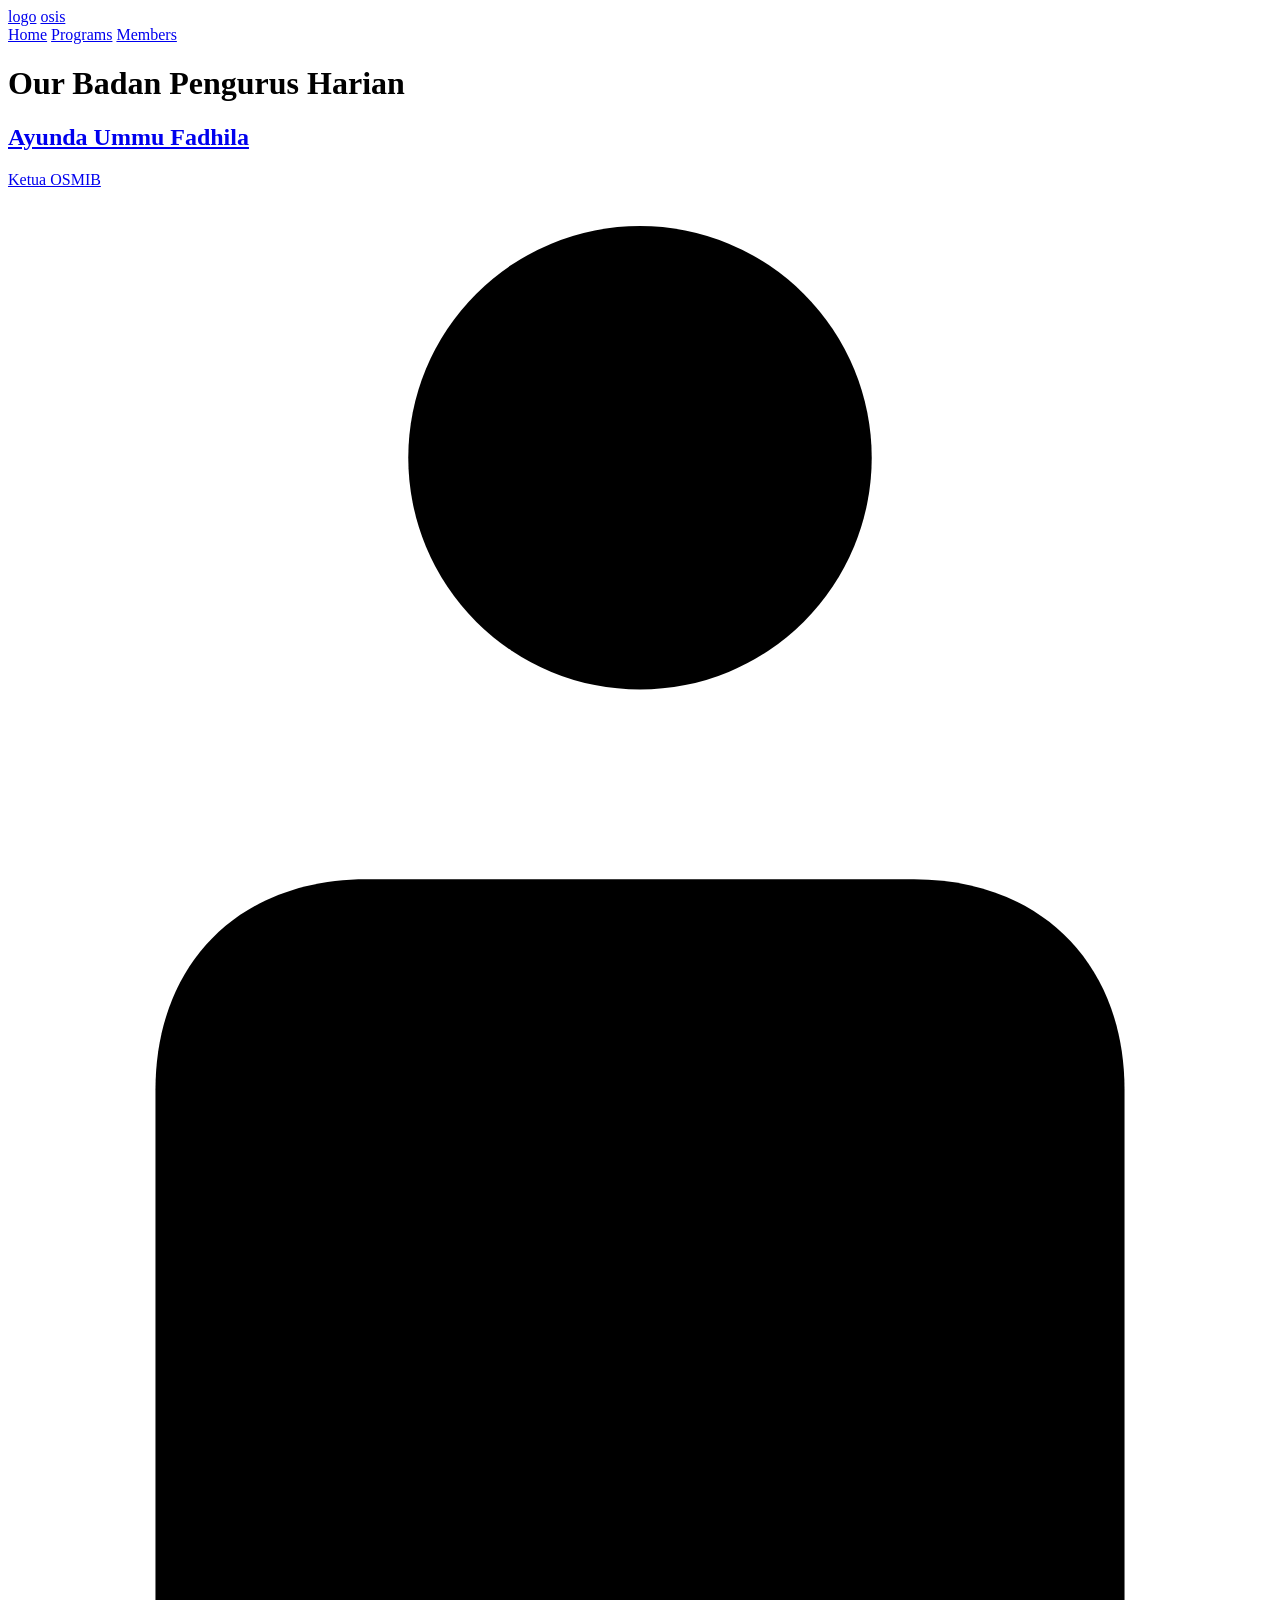
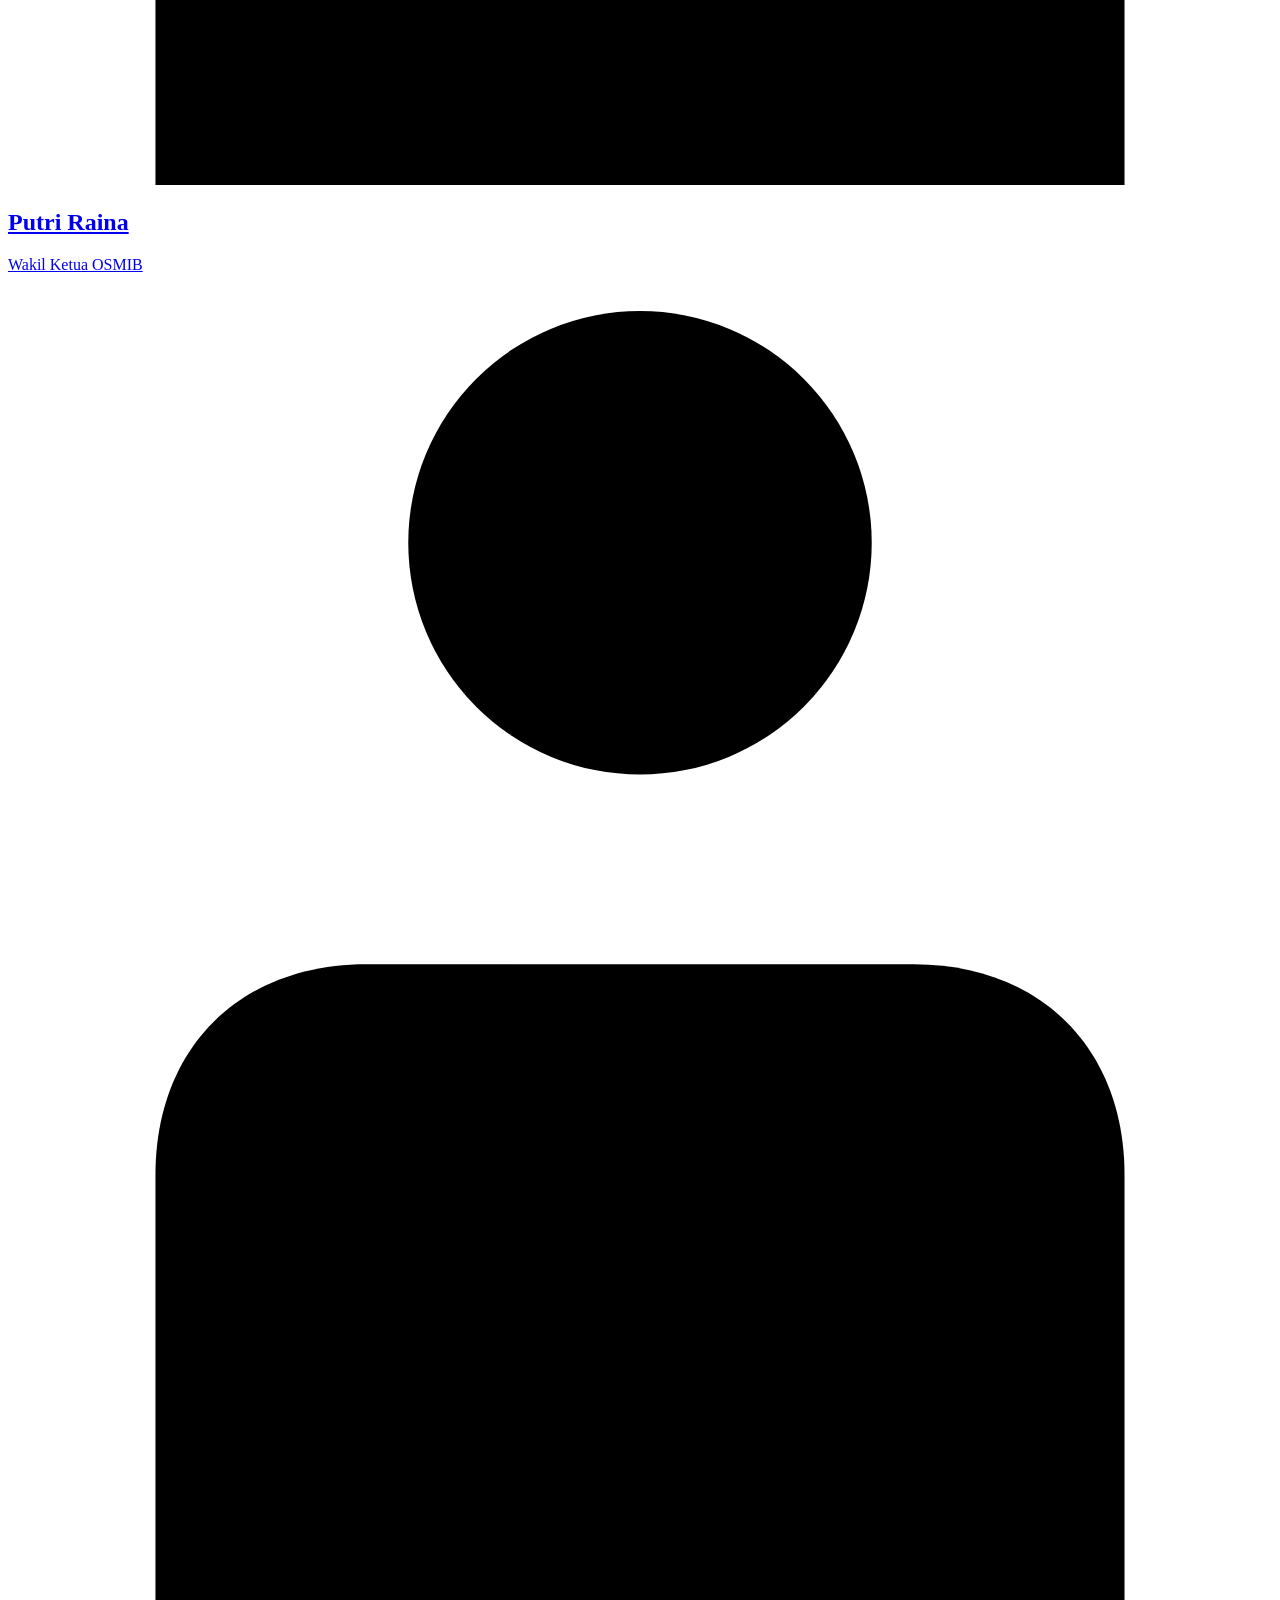
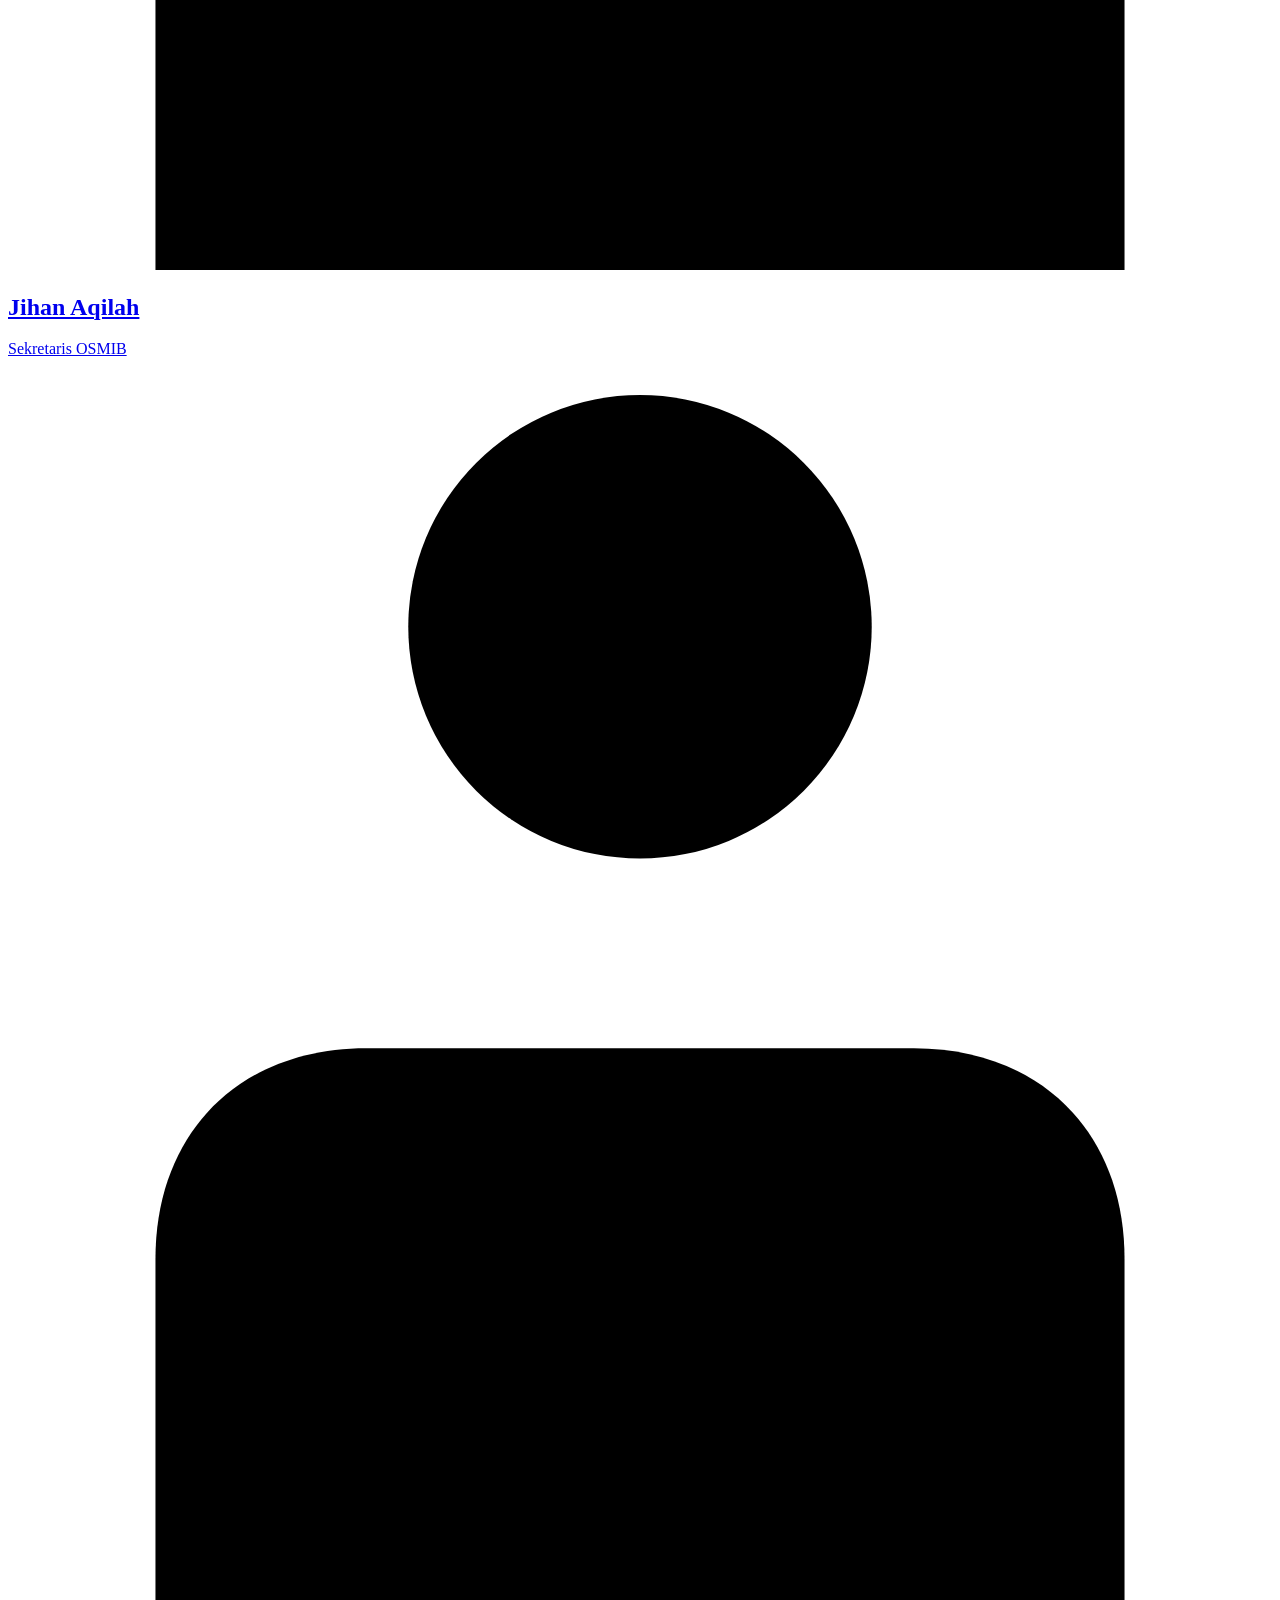
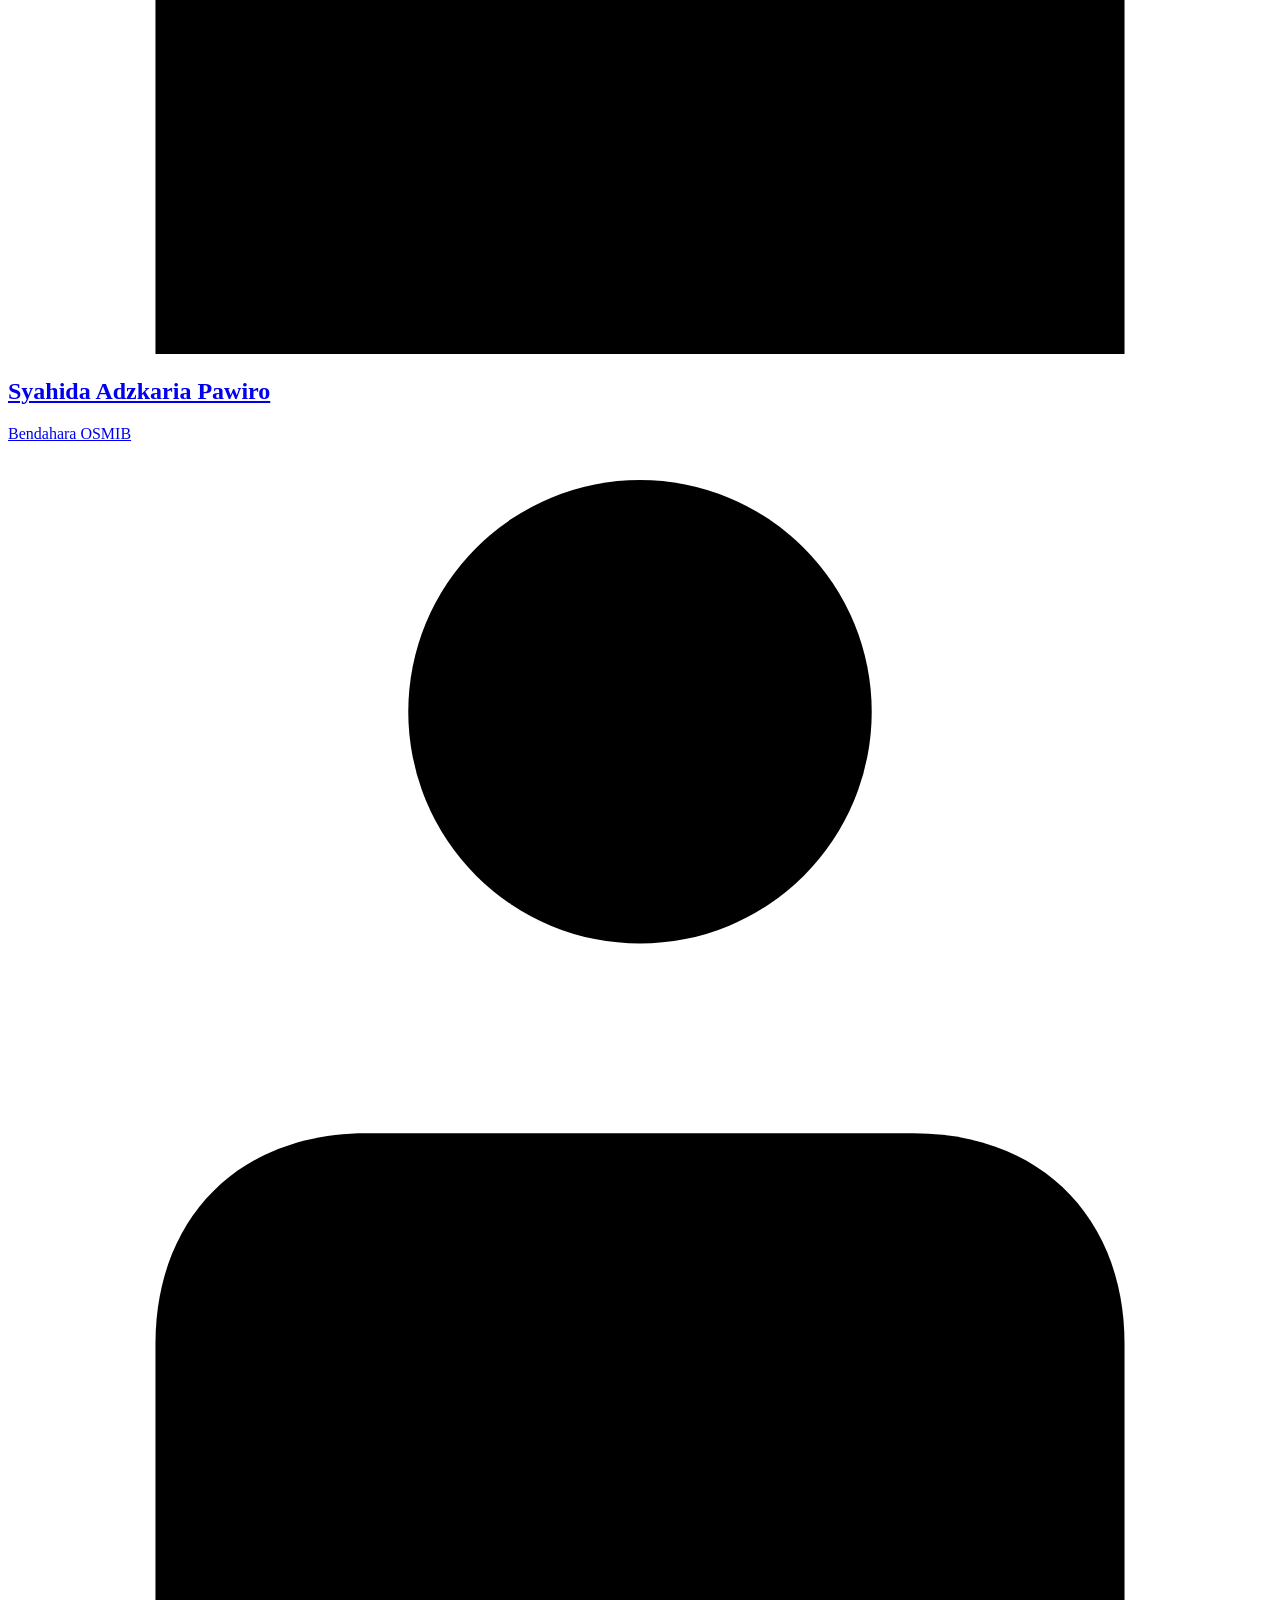
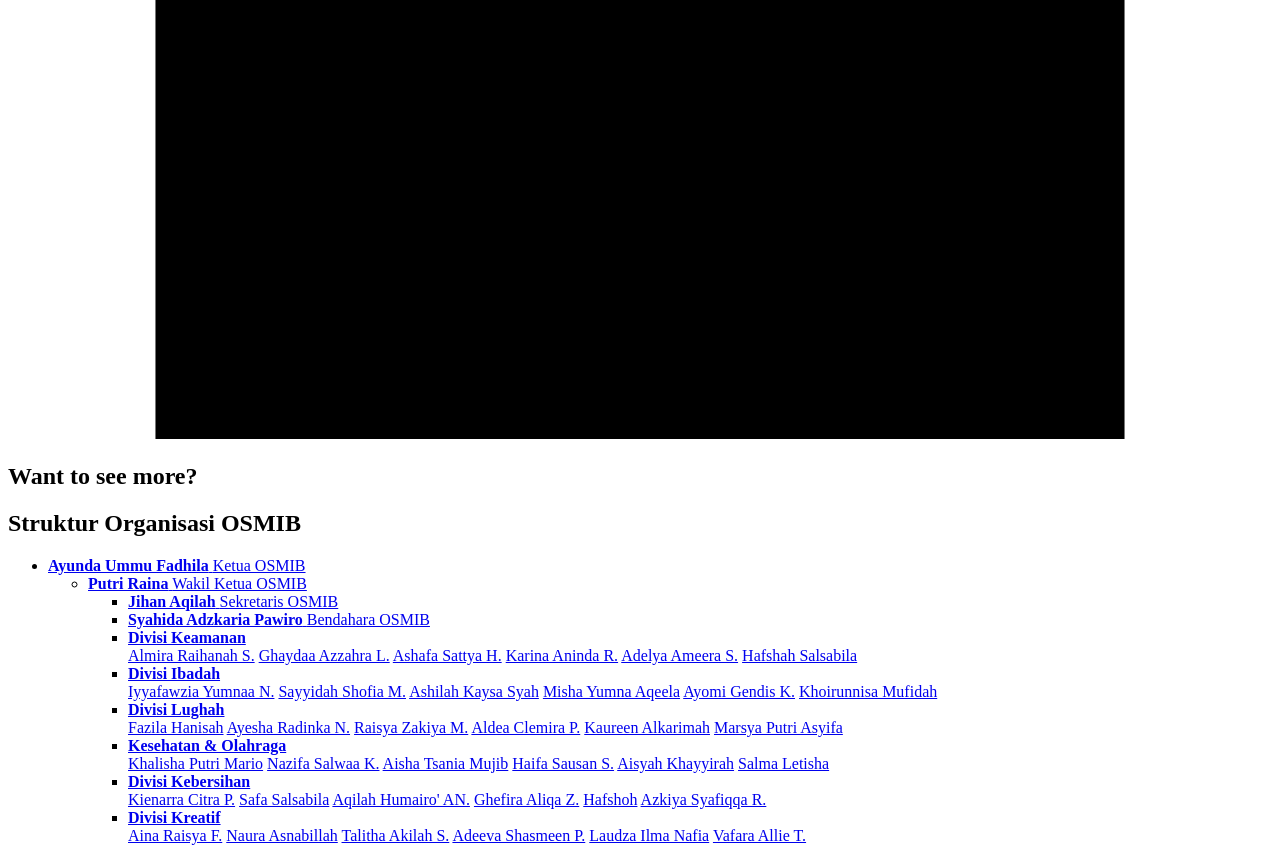
==== index.html @ dc16b445 "Create index.html for Members OSIS webpage This HTML file contains the structure for the Members OSI" ====
<!DOCTYPE html>
<html lang="id">
<head>
  <meta charset="UTF-8">
  <meta name="viewport" content="width=device-width, initial-scale=1.0">
  <title>Members OSIS</title>
  <link rel="preconnect" href="https://fonts.googleapis.com">
  <link rel="preconnect" href="https://fonts.gstatic.com" crossorigin>
  <link href="https://fonts.googleapis.com/css2?family=Fraunces:opsz,wght@9..144,600;9..144,700&family=Plus+Jakarta+Sans:wght@500;700&display=swap" rel="stylesheet">
  <link rel="stylesheet" href="members.css">
</head>
<body>
  <div class="page">

    <!-- ===== NAVBAR ===== -->
    <header class="navbar">
      <div class="nav-left">
        <a href="#" class="pill pill--logo">logo</a>
        <a href="#" class="pill pill--osis">osis</a>
      </div>

      <nav class="nav-links">
        <a href="#">Home</a>
        <a href="#">Programs</a>
        <a href="#" class="active" aria-current="page">Members</a>
      </nav>

      <div class="nav-spacer" aria-hidden="true"></div>
    </header>

    <!-- ===== MEMBER CARDS ===== -->
    <main class="members">
      <h1>Our Badan Pengurus Harian</h1>

      <a class="member-card" href="ayundaauf.html">
        <div class="member-info">
          <h2>Ayunda Ummu Fadhila</h2>
          <p>Ketua OSMIB</p>
        </div>
        <!-- Replace this SVG with <img src="foto.png" alt="Nama"> when you have the photo -->
        <svg class="member-figure" viewBox="0 0 120 150" role="img" aria-label="Foto anggota">
          <circle cx="60" cy="24" r="22"/>
          <path d="M14 150V84c0-12 8-20 20-20h52c12 0 20 8 20 20v66z"/>
        </svg>
      </a>

      <a class="member-card" href="rainapr.html">
        <div class="member-info">
          <h2>Putri Raina</h2>
          <p>Wakil Ketua OSMIB</p>
        </div>
        <svg class="member-figure" viewBox="0 0 120 150" role="img" aria-label="Foto anggota">
          <circle cx="60" cy="24" r="22"/>
          <path d="M14 150V84c0-12 8-20 20-20h52c12 0 20 8 20 20v66z"/>
        </svg>
      </a>

      <a class="member-card" href="jihanja.html">
        <div class="member-info">
          <h2>Jihan Aqilah</h2>
          <p>Sekretaris OSMIB</p>
        </div>
        <svg class="member-figure" viewBox="0 0 120 150" role="img" aria-label="Foto anggota">
          <circle cx="60" cy="24" r="22"/>
          <path d="M14 150V84c0-12 8-20 20-20h52c12 0 20 8 20 20v66z"/>
        </svg>
      </a>

      <a class="member-card" href="syahidasap.html">
        <div class="member-info">
          <h2>Syahida Adzkaria Pawiro</h2>
          <p>Bendahara OSMIB</p>
        </div>
        <svg class="member-figure" viewBox="0 0 120 150" role="img" aria-label="Foto anggota">
          <circle cx="60" cy="24" r="22"/>
          <path d="M14 150V84c0-12 8-20 20-20h52c12 0 20 8 20 20v66z"/>
        </svg>
      </a>
    </main>
  </div>

  <h2 class="see-more">Want to see more?</h2>

  <div>
    <div class="tree-container">
        <h2 class="tree-title">Struktur Organisasi OSMIB</h2>

        <div class="tree">
            <ul>
                <!-- LEVEL 1: KETUA -->
                <li>
                    <a href="ketua.html" class="card-node inti-gold">
                        <strong>Ayunda Ummu Fadhila</strong>
                        <span>Ketua OSMIB</span>
                    </a>

                    <!-- LEVEL 2: WAKIL KETUA -->
                    <ul>
                        <li>
                            <a href="wakil.html" class="card-node inti-gold">
                                <strong>Putri Raina</strong>
                                <span>Wakil Ketua OSMIB</span>
                            </a>

                            <!-- LEVEL 3: SEKRETARIS & BENDAHARA SEJAJAR -->
                            <ul class="staff">
                                <li>
                                    <a href="sekretaris.html" class="card-node inti-gold">
                                        <strong>Jihan Aqilah</strong>
                                        <span>Sekretaris OSMIB</span>
                                    </a>
                                </li>
                                <li>
                                    <a href="bendahara.html" class="card-node inti-gold">
                                        <strong>Syahida Adzkaria Pawiro</strong>
                                        <span>Bendahara OSMIB</span>
                                    </a>
                                </li>
                            </ul>

                            <!-- LEVEL 4: 6 DIVISI BESERTA 6 ANGGOTANYA -->
                            <ul class="divisi-row">
                                <!-- DIVISI 1: KEAMANAN -->
                                <li class="divisi-col">
                                    <a href="keamanan.html" class="card-node divisi-head">
                                        <strong>Divisi Keamanan</strong>
                                    </a>
                                    <div class="member-stack">
                                        <a href="#" class="card-node member">Almira Raihanah S.</a>
                                        <a href="#" class="card-node member">Ghaydaa Azzahra L.</a>
                                        <a href="#" class="card-node member">Ashafa Sattya H.</a>
                                        <a href="#" class="card-node member">Karina Aninda R.</a>
                                        <a href="#" class="card-node member">Adelya Ameera S.</a>
                                        <a href="#" class="card-node member">Hafshah Salsabila</a>
                                    </div>
                                </li>

                                <!-- DIVISI 2: IBADAH -->
                                <li class="divisi-col">
                                    <a href="ibadah.html" class="card-node divisi-head">
                                        <strong>Divisi Ibadah</strong>
                                    </a>
                                    <div class="member-stack">
                                        <a href="#" class="card-node member">Iyyafawzia Yumnaa N.</a>
                                        <a href="#" class="card-node member">Sayyidah Shofia M.</a>
                                        <a href="#" class="card-node member">Ashilah Kaysa Syah</a>
                                        <a href="#" class="card-node member">Misha Yumna Aqeela</a>
                                        <a href="#" class="card-node member">Ayomi Gendis K.</a>
                                        <a href="#" class="card-node member">Khoirunnisa Mufidah</a>
                                    </div>
                                </li>

                                <!-- DIVISI 3: LUGHAH -->
                                <li class="divisi-col">
                                    <a href="lughah.html" class="card-node divisi-head">
                                        <strong>Divisi Lughah</strong>
                                    </a>
                                    <div class="member-stack">
                                        <a href="#" class="card-node member">Fazila Hanisah</a>
                                        <a href="#" class="card-node member">Ayesha Radinka N.</a>
                                        <a href="#" class="card-node member">Raisya Zakiya M.</a>
                                        <a href="#" class="card-node member">Aldea Clemira P.</a>
                                        <a href="#" class="card-node member">Kaureen Alkarimah</a>
                                        <a href="#" class="card-node member">Marsya Putri Asyifa</a>
                                    </div>
                                </li>

                                <!-- DIVISI 4: KESEHATAN & OLAHRAGA -->
                                <li class="divisi-col">
                                    <a href="kesehatan.html" class="card-node divisi-head">
                                        <strong>Kesehatan &amp; Olahraga</strong>
                                    </a>
                                    <div class="member-stack">
                                        <a href="#" class="card-node member">Khalisha Putri Mario</a>
                                        <a href="#" class="card-node member">Nazifa Salwaa K.</a>
                                        <a href="#" class="card-node member">Aisha Tsania Mujib</a>
                                        <a href="#" class="card-node member">Haifa Sausan S.</a>
                                        <a href="#" class="card-node member">Aisyah Khayyirah</a>
                                        <a href="#" class="card-node member">Salma Letisha</a>
                                    </div>
                                </li>

                                <!-- DIVISI 5: KEBERSIHAN -->
                                <li class="divisi-col">
                                    <a href="kebersihan.html" class="card-node divisi-head">
                                        <strong>Divisi Kebersihan</strong>
                                    </a>
                                    <div class="member-stack">
                                        <a href="#" class="card-node member">Kienarra Citra P.</a>
                                        <a href="#" class="card-node member">Safa Salsabila</a>
                                        <a href="#" class="card-node member">Aqilah Humairo' AN.</a>
                                        <a href="#" class="card-node member">Ghefira Aliqa Z.</a>
                                        <a href="#" class="card-node member">Hafshoh</a>
                                        <a href="#" class="card-node member">Azkiya Syafiqqa R.</a>
                                    </div>
                                </li>

                                <!-- DIVISI 6: KREATIF -->
                                <li class="divisi-col">
                                    <a href="kreatif.html" class="card-node divisi-head">
                                        <strong>Divisi Kreatif</strong>
                                    </a>
                                    <div class="member-stack">
                                        <a href="#" class="card-node member">Aina Raisya F.</a>
                                        <a href="#" class="card-node member">Naura Asnabillah</a>
                                        <a href="#" class="card-node member">Talitha Akilah S.</a>
                                        <a href="#" class="card-node member">Adeeva Shasmeen P.</a>
                                        <a href="#" class="card-node member">Laudza Ilma Nafia</a>
                                        <a href="#" class="card-node member">Vafara Allie T.</a>
                                    </div>
                                </li>
                            </ul>
                        </li>
                    </ul>
                </li>
            </ul>
        </div>
    </div>
  </div>
</body>
</html>
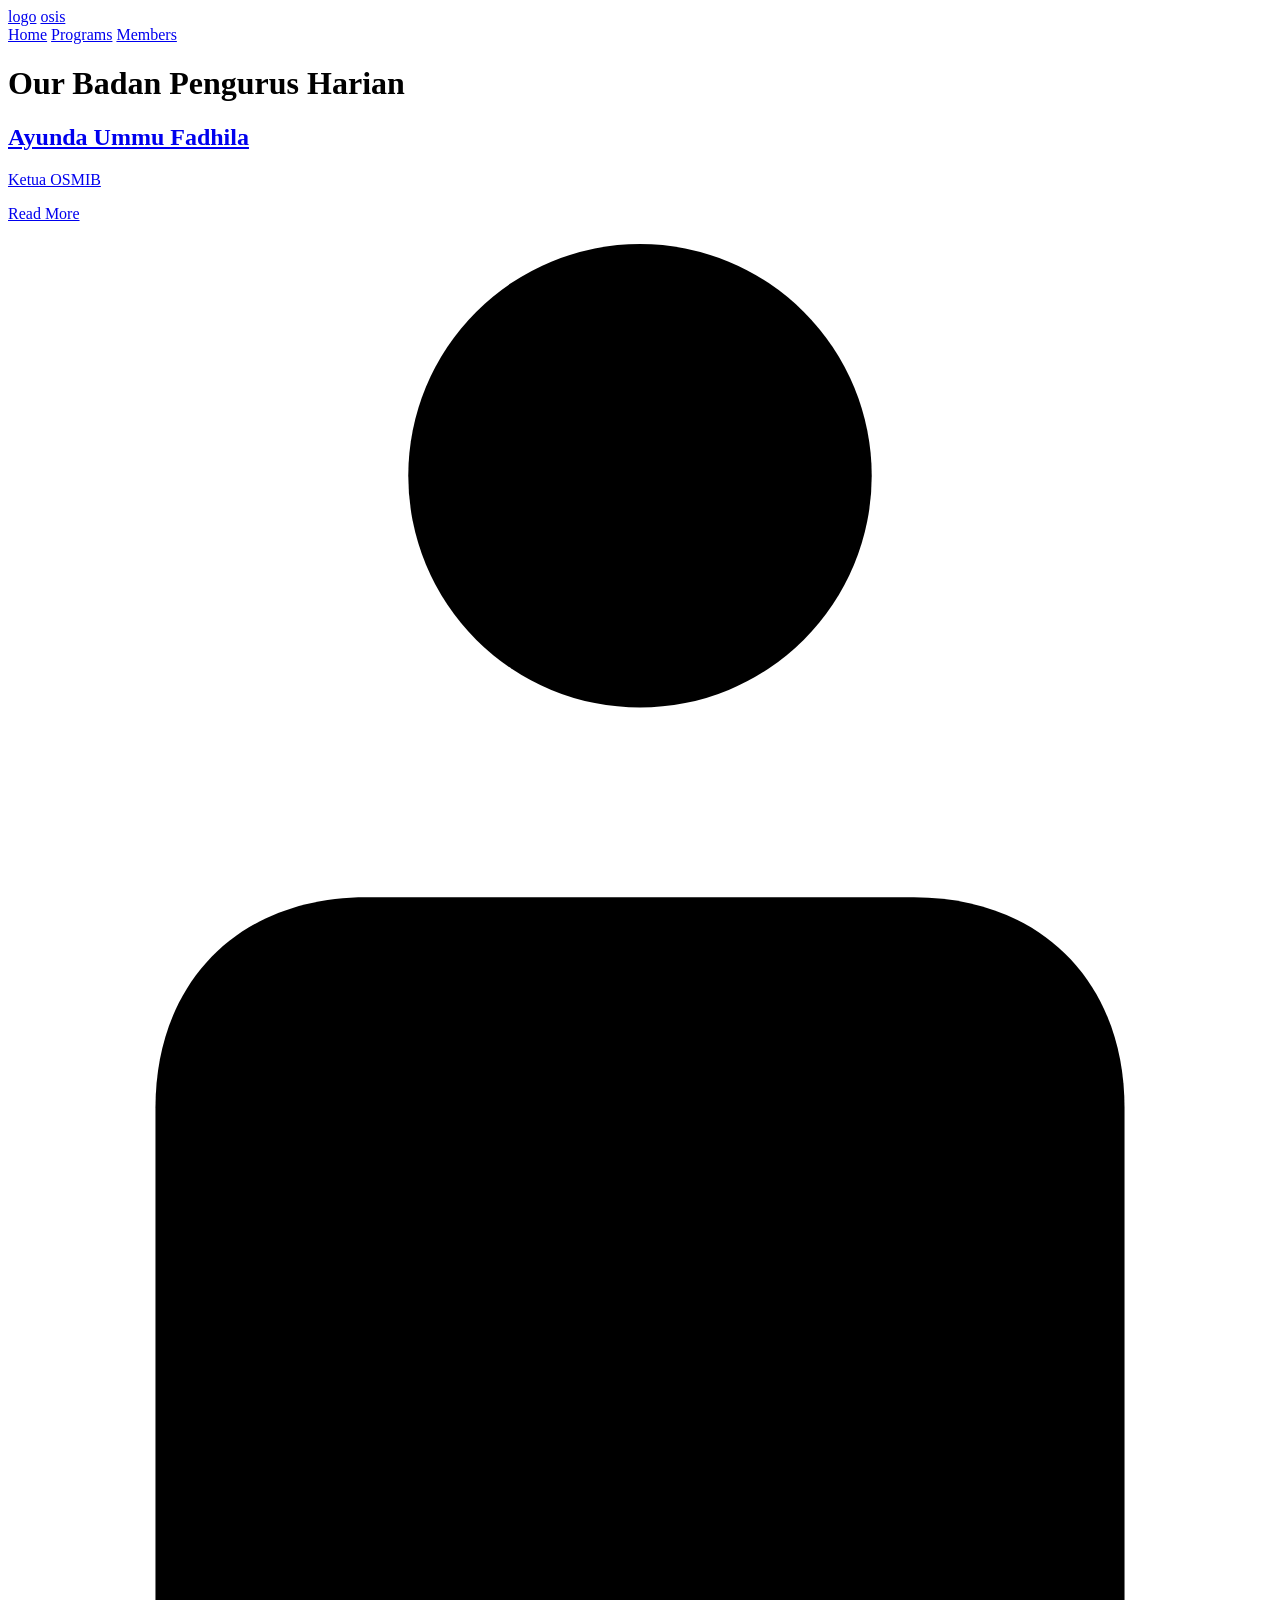
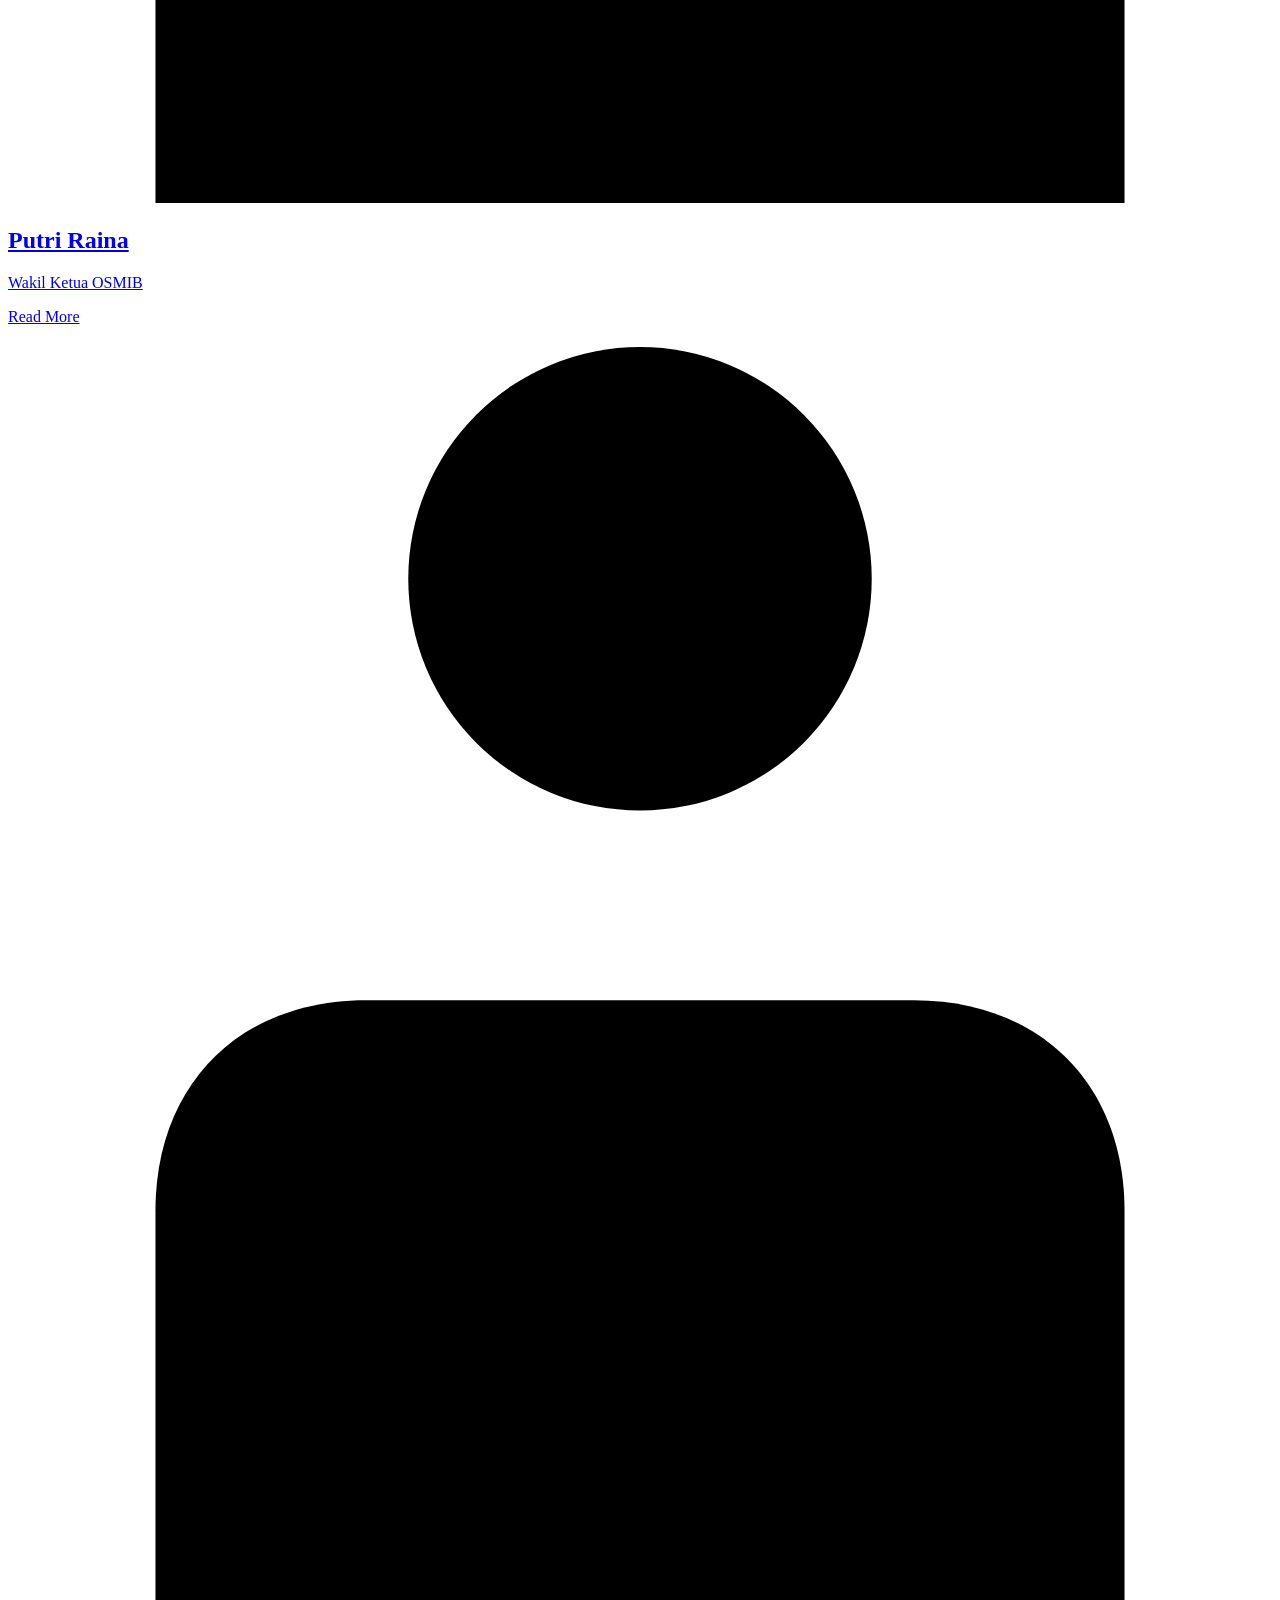
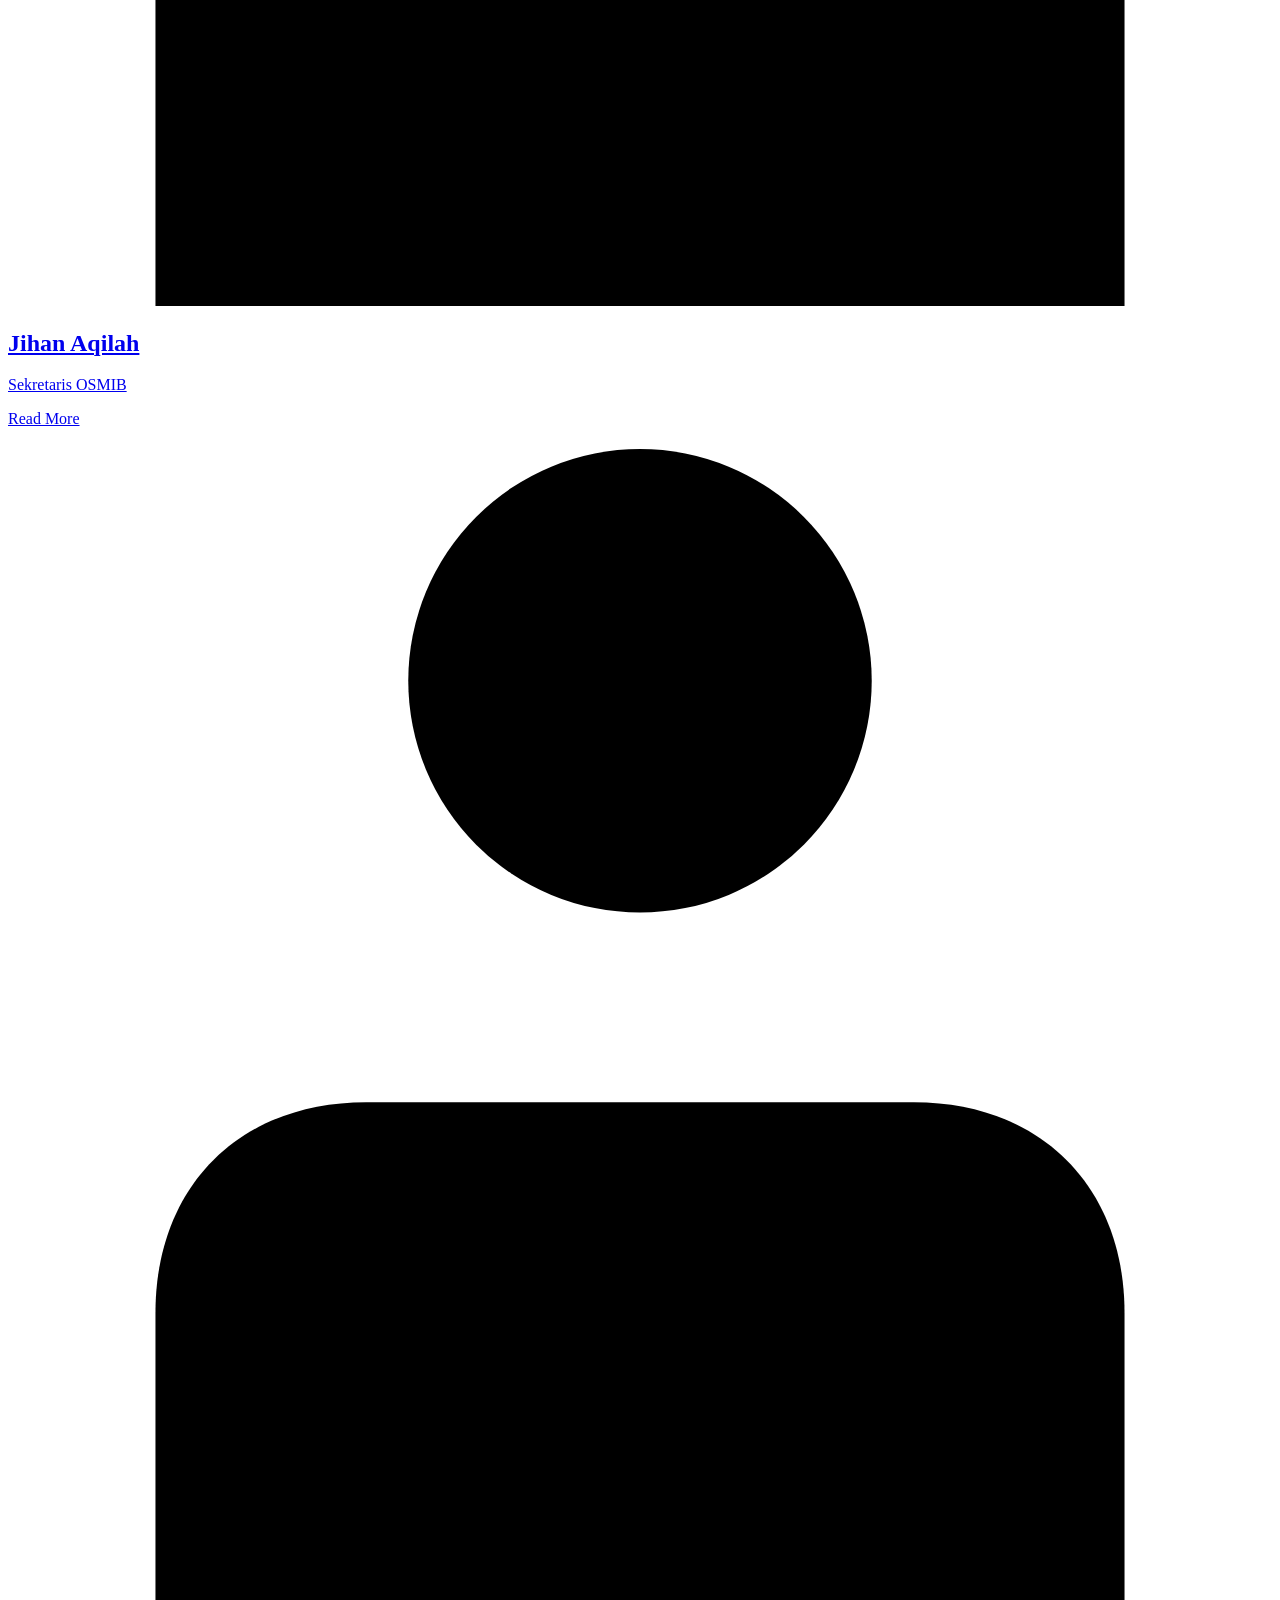
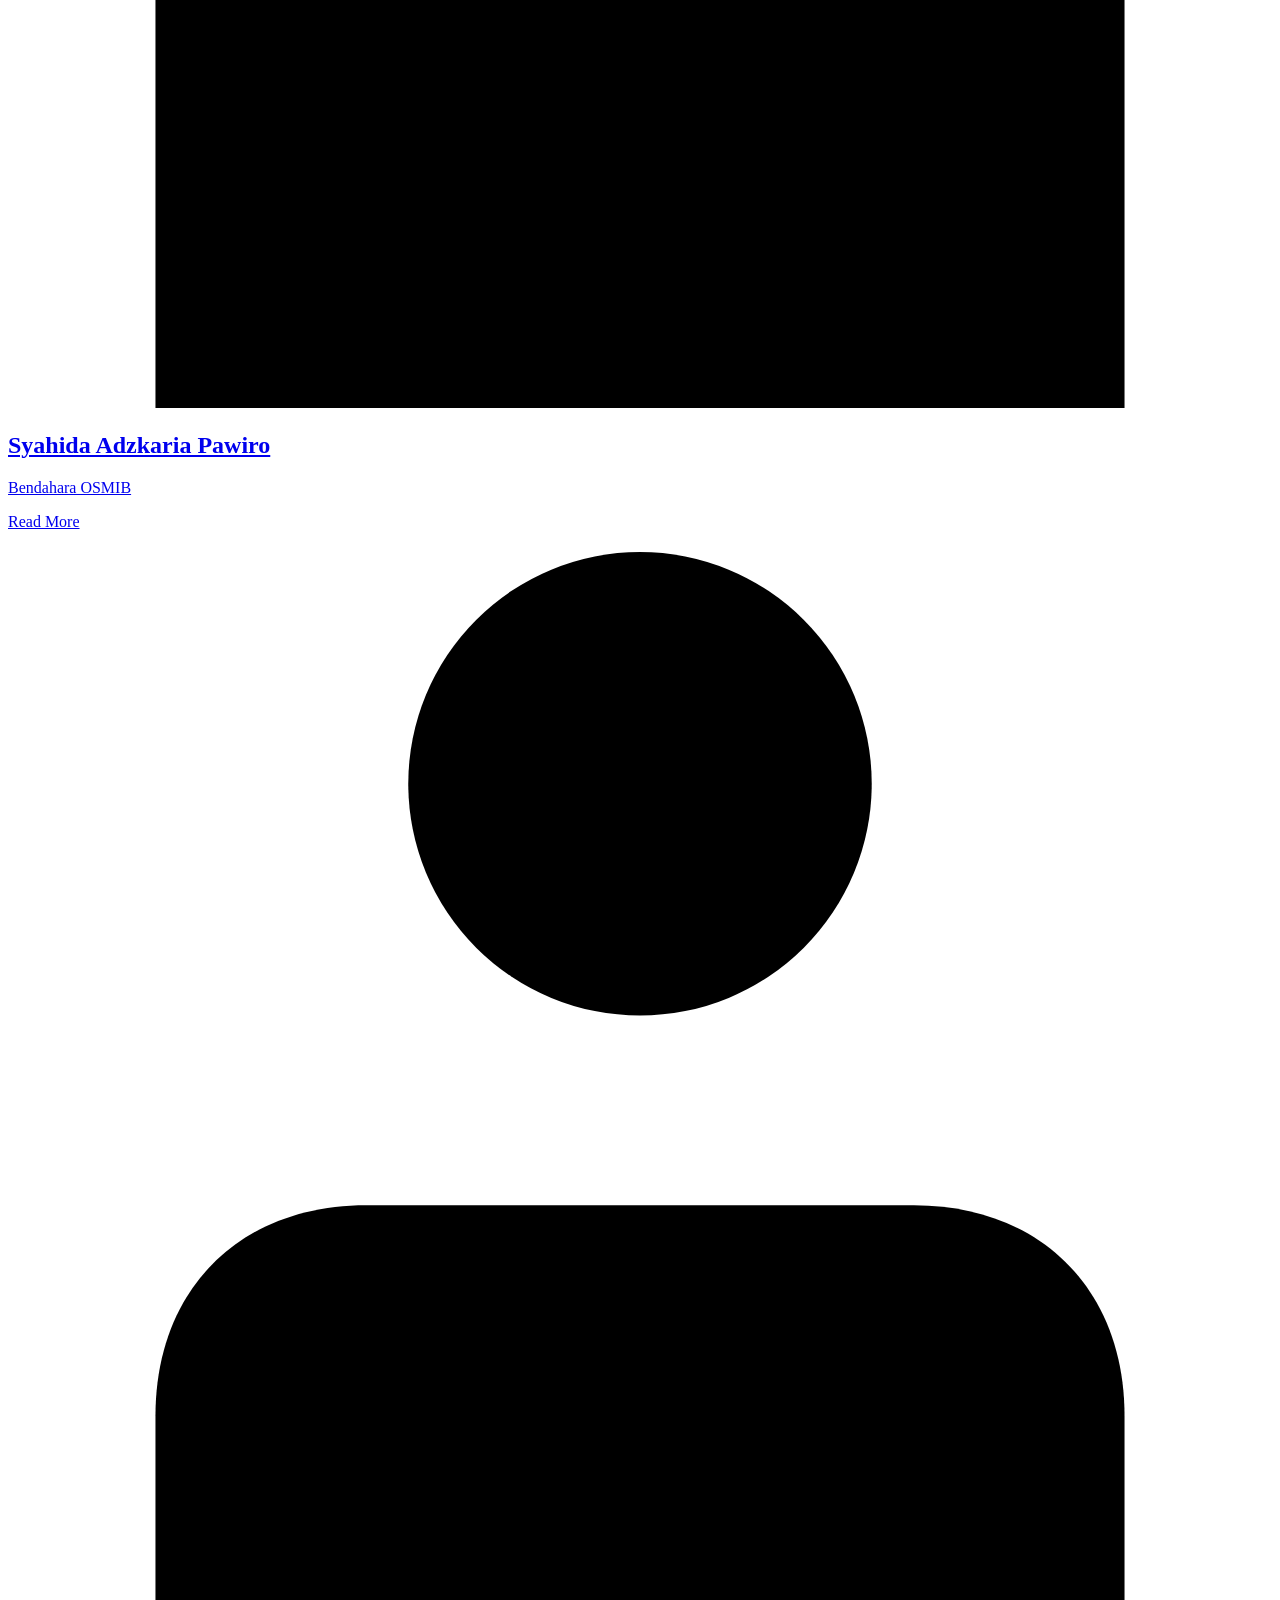
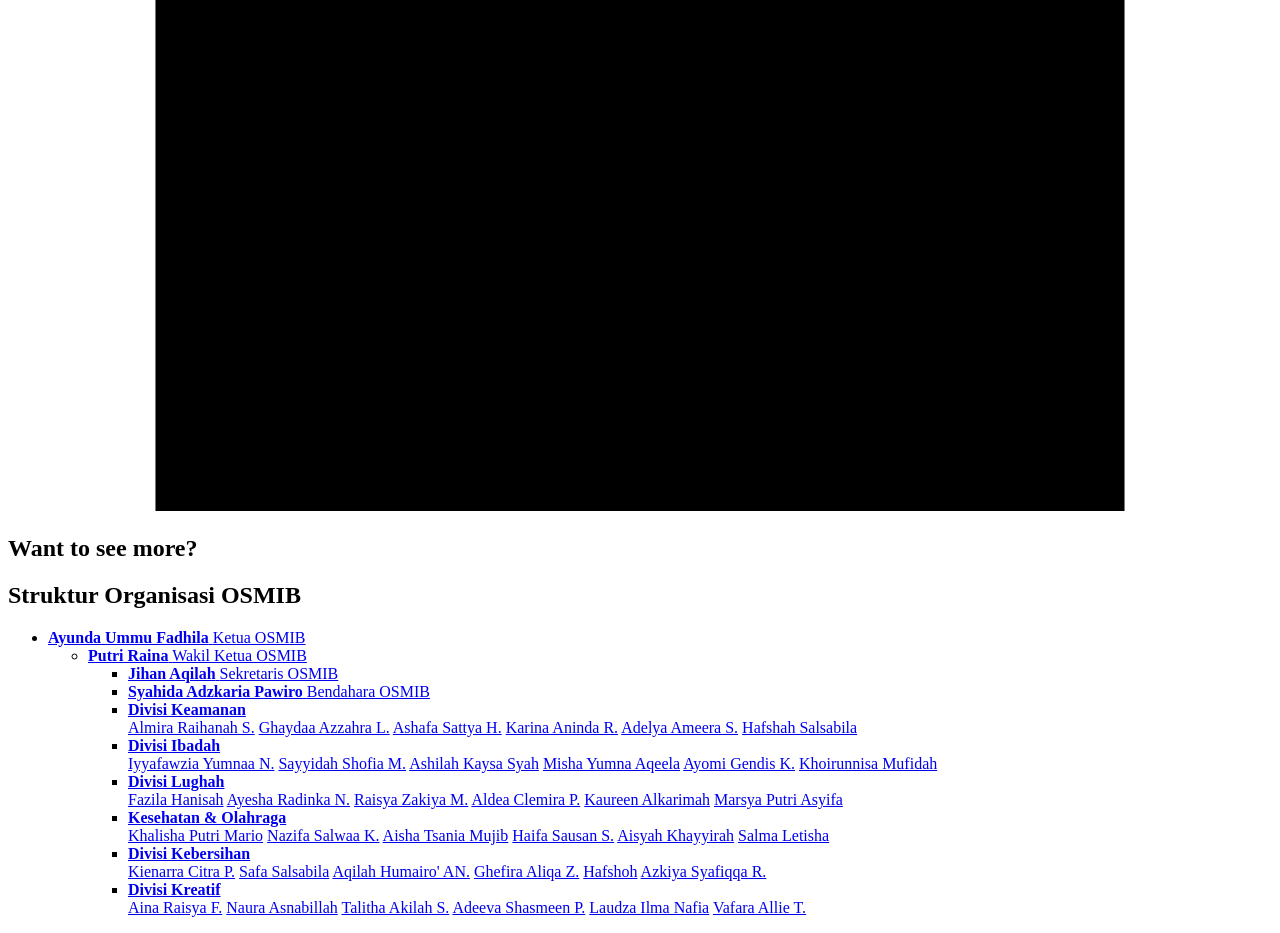
==== commit b0873f7f: "Add 'Read More' span to member cards" ====
--- a/index.html
+++ b/index.html
@@ -36,6 +36,7 @@
         <div class="member-info">
           <h2>Ayunda Ummu Fadhila</h2>
           <p>Ketua OSMIB</p>
+          <span class="read-more">Read More</span>
         </div>
         <!-- Replace this SVG with <img src="foto.png" alt="Nama"> when you have the photo -->
         <svg class="member-figure" viewBox="0 0 120 150" role="img" aria-label="Foto anggota">
@@ -48,6 +49,7 @@
         <div class="member-info">
           <h2>Putri Raina</h2>
           <p>Wakil Ketua OSMIB</p>
+          <span class="read-more">Read More</span>
         </div>
         <svg class="member-figure" viewBox="0 0 120 150" role="img" aria-label="Foto anggota">
           <circle cx="60" cy="24" r="22"/>
@@ -59,6 +61,7 @@
         <div class="member-info">
           <h2>Jihan Aqilah</h2>
           <p>Sekretaris OSMIB</p>
+          <span class="read-more">Read More</span>
         </div>
         <svg class="member-figure" viewBox="0 0 120 150" role="img" aria-label="Foto anggota">
           <circle cx="60" cy="24" r="22"/>
@@ -70,6 +73,7 @@
         <div class="member-info">
           <h2>Syahida Adzkaria Pawiro</h2>
           <p>Bendahara OSMIB</p>
+          <span class="read-more">Read More</span>
         </div>
         <svg class="member-figure" viewBox="0 0 120 150" role="img" aria-label="Foto anggota">
           <circle cx="60" cy="24" r="22"/>
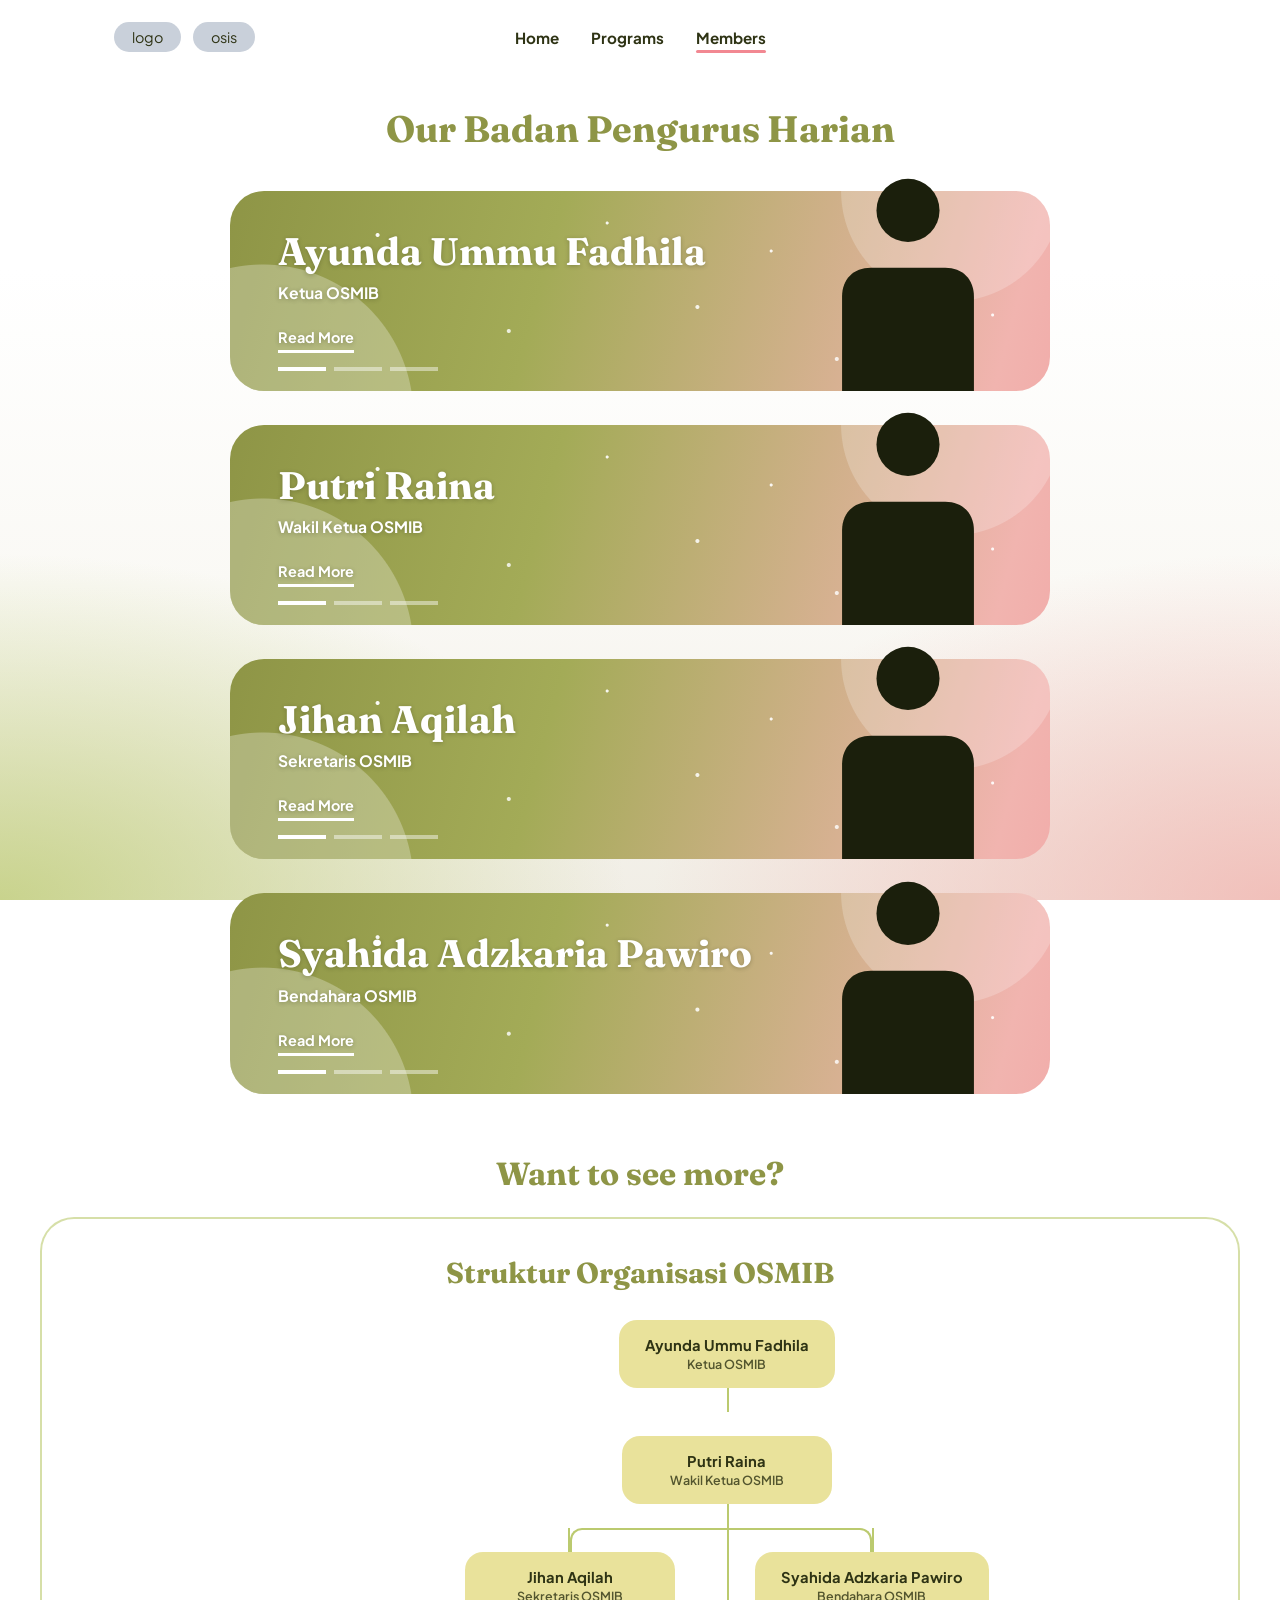
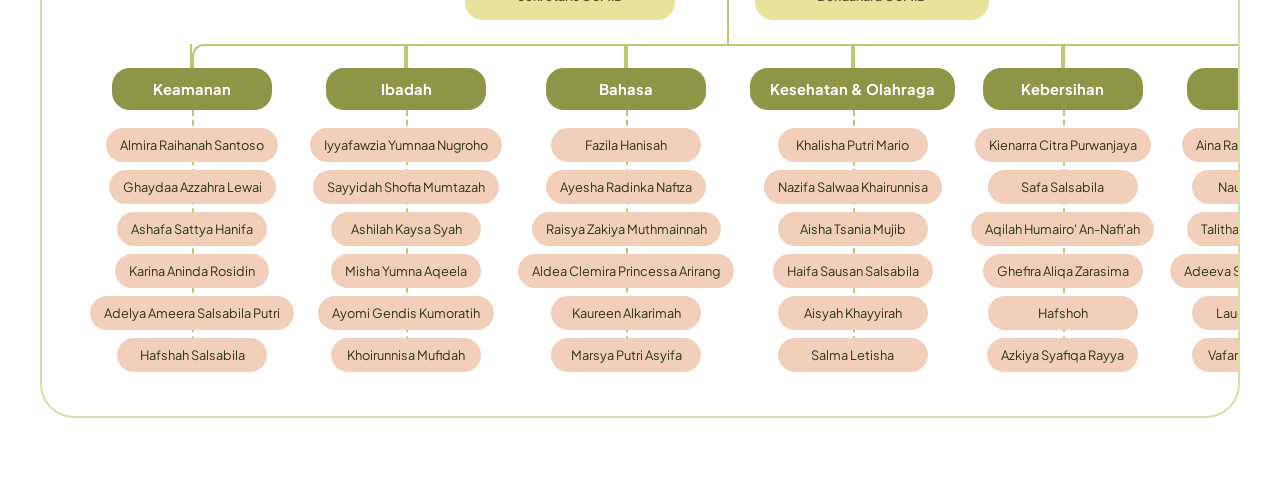
==== commit 48957622: "Update index.html" ====
--- a/index.html
+++ b/index.html
@@ -127,14 +127,14 @@
                                 <!-- DIVISI 1: KEAMANAN -->
                                 <li class="divisi-col">
                                     <a href="keamanan.html" class="card-node divisi-head">
-                                        <strong>Divisi Keamanan</strong>
-                                    </a>
-                                    <div class="member-stack">
-                                        <a href="#" class="card-node member">Almira Raihanah S.</a>
-                                        <a href="#" class="card-node member">Ghaydaa Azzahra L.</a>
-                                        <a href="#" class="card-node member">Ashafa Sattya H.</a>
-                                        <a href="#" class="card-node member">Karina Aninda R.</a>
-                                        <a href="#" class="card-node member">Adelya Ameera S.</a>
+                                        <strong>Keamanan</strong>
+                                    </a>
+                                    <div class="member-stack">
+                                        <a href="#" class="card-node member">Almira Raihanah Santoso</a>
+                                        <a href="#" class="card-node member">Ghaydaa Azzahra Lewai</a>
+                                        <a href="#" class="card-node member">Ashafa Sattya Hanifa</a>
+                                        <a href="#" class="card-node member">Karina Aninda Rosidin</a>
+                                        <a href="#" class="card-node member">Adelya Ameera Salsabila Putri</a>
                                         <a href="#" class="card-node member">Hafshah Salsabila</a>
                                     </div>
                                 </li>
@@ -142,14 +142,14 @@
                                 <!-- DIVISI 2: IBADAH -->
                                 <li class="divisi-col">
                                     <a href="ibadah.html" class="card-node divisi-head">
-                                        <strong>Divisi Ibadah</strong>
-                                    </a>
-                                    <div class="member-stack">
-                                        <a href="#" class="card-node member">Iyyafawzia Yumnaa N.</a>
-                                        <a href="#" class="card-node member">Sayyidah Shofia M.</a>
+                                        <strong>Ibadah</strong>
+                                    </a>
+                                    <div class="member-stack">
+                                        <a href="#" class="card-node member">Iyyafawzia Yumnaa Nugroho</a>
+                                        <a href="#" class="card-node member">Sayyidah Shofia Mumtazah</a>
                                         <a href="#" class="card-node member">Ashilah Kaysa Syah</a>
                                         <a href="#" class="card-node member">Misha Yumna Aqeela</a>
-                                        <a href="#" class="card-node member">Ayomi Gendis K.</a>
+                                        <a href="#" class="card-node member">Ayomi Gendis Kumoratih</a>
                                         <a href="#" class="card-node member">Khoirunnisa Mufidah</a>
                                     </div>
                                 </li>
@@ -157,13 +157,13 @@
                                 <!-- DIVISI 3: LUGHAH -->
                                 <li class="divisi-col">
                                     <a href="lughah.html" class="card-node divisi-head">
-                                        <strong>Divisi Lughah</strong>
+                                        <strong>Bahasa</strong>
                                     </a>
                                     <div class="member-stack">
                                         <a href="#" class="card-node member">Fazila Hanisah</a>
-                                        <a href="#" class="card-node member">Ayesha Radinka N.</a>
-                                        <a href="#" class="card-node member">Raisya Zakiya M.</a>
-                                        <a href="#" class="card-node member">Aldea Clemira P.</a>
+                                        <a href="#" class="card-node member">Ayesha Radinka Nafiza</a>
+                                        <a href="#" class="card-node member">Raisya Zakiya Muthmainnah</a>
+                                        <a href="#" class="card-node member">Aldea Clemira Princessa Arirang</a>
                                         <a href="#" class="card-node member">Kaureen Alkarimah</a>
                                         <a href="#" class="card-node member">Marsya Putri Asyifa</a>
                                     </div>
@@ -176,9 +176,9 @@
                                     </a>
                                     <div class="member-stack">
                                         <a href="#" class="card-node member">Khalisha Putri Mario</a>
-                                        <a href="#" class="card-node member">Nazifa Salwaa K.</a>
+                                        <a href="#" class="card-node member">Nazifa Salwaa Khairunnisa</a>
                                         <a href="#" class="card-node member">Aisha Tsania Mujib</a>
-                                        <a href="#" class="card-node member">Haifa Sausan S.</a>
+                                        <a href="#" class="card-node member">Haifa Sausan Salsabila</a>
                                         <a href="#" class="card-node member">Aisyah Khayyirah</a>
                                         <a href="#" class="card-node member">Salma Letisha</a>
                                     </div>
@@ -187,30 +187,30 @@
                                 <!-- DIVISI 5: KEBERSIHAN -->
                                 <li class="divisi-col">
                                     <a href="kebersihan.html" class="card-node divisi-head">
-                                        <strong>Divisi Kebersihan</strong>
-                                    </a>
-                                    <div class="member-stack">
-                                        <a href="#" class="card-node member">Kienarra Citra P.</a>
+                                        <strong>Kebersihan</strong>
+                                    </a>
+                                    <div class="member-stack">
+                                        <a href="#" class="card-node member">Kienarra Citra Purwanjaya</a>
                                         <a href="#" class="card-node member">Safa Salsabila</a>
-                                        <a href="#" class="card-node member">Aqilah Humairo' AN.</a>
-                                        <a href="#" class="card-node member">Ghefira Aliqa Z.</a>
+                                        <a href="#" class="card-node member">Aqilah Humairo' An-Nafi'ah</a>
+                                        <a href="#" class="card-node member">Ghefira Aliqa Zarasima</a>
                                         <a href="#" class="card-node member">Hafshoh</a>
-                                        <a href="#" class="card-node member">Azkiya Syafiqqa R.</a>
+                                        <a href="#" class="card-node member">Azkiya Syafiqa Rayya</a>
                                     </div>
                                 </li>
 
                                 <!-- DIVISI 6: KREATIF -->
                                 <li class="divisi-col">
                                     <a href="kreatif.html" class="card-node divisi-head">
-                                        <strong>Divisi Kreatif</strong>
-                                    </a>
-                                    <div class="member-stack">
-                                        <a href="#" class="card-node member">Aina Raisya F.</a>
+                                        <strong>Kreatif</strong>
+                                    </a>
+                                    <div class="member-stack">
+                                        <a href="#" class="card-node member">Aina Raisya Fitri Baskoro</a>
                                         <a href="#" class="card-node member">Naura Asnabillah</a>
-                                        <a href="#" class="card-node member">Talitha Akilah S.</a>
-                                        <a href="#" class="card-node member">Adeeva Shasmeen P.</a>
+                                        <a href="#" class="card-node member">Talitha Akilah Salsabila</a>
+                                        <a href="#" class="card-node member">Adeeva Shasmeen Pratama</a>
                                         <a href="#" class="card-node member">Laudza Ilma Nafia</a>
-                                        <a href="#" class="card-node member">Vafara Allie T.</a>
+                                        <a href="#" class="card-node member">Vafara Allie Tertietta</a>
                                     </div>
                                 </li>
                             </ul>
--- a/members.css
+++ b/members.css
@@ -0,0 +1,375 @@
+/* =========================================================
+   OSMIB – Members page
+   Palette: matcha & strawberry milk
+   ========================================================= */
+:root {
+  --matcha: #8E9546;
+  --avocado: #BBCA6F;
+  --primrose: #E9E29B;
+  --tuft: #F2CFBB;
+  --strawberry: #F1B4AF;
+  --camaron: #F28892;
+
+  --card: #C9D0DA;          /* grey-blue square from the first design */
+  --ink: #2E3314;           /* dark olive for text */
+  --line: #BBCA6F;          /* tree connector color */
+  --ease: cubic-bezier(.2, .8, .2, 1);
+}
+
+* { box-sizing: border-box; margin: 0; padding: 0; }
+
+html { min-height: 100%; }
+
+body {
+  min-height: 100vh;
+  font-family: "Plus Jakarta Sans", "Segoe UI", system-ui, sans-serif;
+  color: var(--ink);
+  /* light green bottom-left, pink bottom-right, dirty white -> white toward the top */
+  background:
+    radial-gradient(ellipse 70% 55% at 0% 100%, rgba(187, 202, 111, .75), transparent 70%),
+    radial-gradient(ellipse 70% 55% at 100% 100%, rgba(241, 180, 175, .80), transparent 70%),
+    linear-gradient(to top, #F1EEE6 0%, #FAF9F5 35%, #FFFFFF 70%);
+  background-attachment: fixed;
+  background-repeat: no-repeat;
+}
+
+a { color: inherit; text-decoration: none; }
+
+h1, h2 { font-family: "Fraunces", Georgia, serif; }
+
+.page { max-width: 1100px; margin: 0 auto; padding: 0 24px; }
+
+/* ================= NAVBAR ================= */
+.navbar {
+  display: grid;
+  grid-template-columns: 1fr auto 1fr;
+  align-items: center;
+  padding: 22px 0 10px;
+}
+
+.nav-left { display: flex; gap: 12px; }
+
+.pill {
+  background: var(--card);
+  padding: 6px 18px;
+  border-radius: 999px;
+  font-size: .9rem;
+  transition: background .25s var(--ease), transform .25s var(--ease), box-shadow .25s var(--ease);
+}
+.pill:hover {
+  background: var(--strawberry);
+  transform: translateY(-2px);
+  box-shadow: 0 6px 14px rgba(242, 136, 146, .35);
+}
+
+.nav-links { display: flex; gap: 32px; }
+.nav-links a {
+  position: relative;
+  font-weight: 700;
+  font-size: .95rem;
+  padding: 4px 0;
+  transition: color .25s var(--ease);
+}
+.nav-links a::after {
+  content: "";
+  position: absolute;
+  left: 0; bottom: -2px;
+  width: 100%; height: 3px;
+  border-radius: 3px;
+  background: var(--camaron);
+  transform: scaleX(0);
+  transform-origin: left;
+  transition: transform .3s var(--ease);
+}
+.nav-links a:hover { color: var(--matcha); }
+.nav-links a:hover::after,
+.nav-links a.active::after { transform: scaleX(1); }
+
+/* ================= MEMBER CARDS ================= */
+.members {
+  display: flex;
+  flex-direction: column;
+  gap: 34px;
+  max-width: 820px;
+  margin: 44px auto 60px;
+}
+
+.members h1 {
+  text-align: center;
+  font-size: clamp(1.6rem, 4vw, 2.3rem);
+  margin-bottom: 6px;
+  color: var(--matcha);
+}
+
+/* Same recipe as the Layla card: soft gradient + big pale circle
+   bottom-left + tiny "stars" + slider dashes, in matcha & strawberry */
+.member-card {
+  position: relative;
+  display: flex;
+  justify-content: space-between;
+  align-items: flex-start;
+  min-height: 190px;
+  padding: 38px 48px;
+  border-radius: 34px;
+  isolation: isolate;
+  transition: transform .35s var(--ease), box-shadow .35s var(--ease);
+}
+
+/* layer 1: green -> pink gradient (slides a little on hover) */
+.member-card::before {
+  content: "";
+  position: absolute;
+  inset: 0;
+  z-index: -2;
+  border-radius: inherit;
+  background: linear-gradient(105deg,
+              var(--matcha) 0%, #A3AB57 28%,
+              var(--strawberry) 68%, var(--camaron) 100%);
+  background-size: 140% 100%;
+  background-position: 0% 0;
+  transition: background-position .6s var(--ease);
+}
+
+/* layer 2: pale circles, sparkles and slider dashes */
+.member-card::after {
+  content: "";
+  position: absolute;
+  inset: 0;
+  z-index: -1;
+  border-radius: inherit;
+  background:
+    /* slider dashes */
+    linear-gradient(90deg,
+      #fff 0 48px, transparent 48px 56px,
+      rgba(255,255,255,.45) 56px 104px, transparent 104px 112px,
+      rgba(255,255,255,.45) 112px 160px)
+      48px calc(100% - 20px) / 160px 4px no-repeat,
+    /* big pale circle, bottom-left */
+    radial-gradient(circle at 4% 112%, rgba(255,255,255,.28) 0 150px, transparent 151px),
+    /* soft circle behind the figure */
+    radial-gradient(circle at 88% 0%, rgba(255,255,255,.22) 0 110px, transparent 111px),
+    /* sparkles */
+    radial-gradient(circle at 18% 22%, rgba(255,255,255,.95) 0 1.5px, transparent 2.5px),
+    radial-gradient(circle at 34% 70%, rgba(255,255,255,.8)  0 1.5px, transparent 2.5px),
+    radial-gradient(circle at 46% 16%, rgba(255,255,255,.9)  0 1px,   transparent 2px),
+    radial-gradient(circle at 57% 58%, rgba(255,255,255,.85) 0 1.5px, transparent 2.5px),
+    radial-gradient(circle at 66% 30%, rgba(255,255,255,.9)  0 1px,   transparent 2px),
+    radial-gradient(circle at 74% 84%, rgba(255,255,255,.8)  0 1.5px, transparent 2.5px),
+    radial-gradient(circle at 93% 62%, rgba(255,255,255,.9)  0 1px,   transparent 2px);
+}
+
+.member-info { position: relative; z-index: 1; color: #fff; text-shadow: 0 1px 4px rgba(46, 51, 20, .3); }
+
+.member-info h2 {
+  font-size: clamp(1.7rem, 4vw, 2.4rem);
+  line-height: 1.15;
+  transition: transform .35s var(--ease);
+}
+.member-info p {
+  margin-top: 10px;
+  font-weight: 700;
+  font-size: .98rem;
+  transition: transform .35s var(--ease);
+}
+
+.read-more {
+  display: inline-block;
+  margin-top: 26px;
+  padding-bottom: 4px;
+  font-weight: 700;
+  font-size: .9rem;
+  border-bottom: 3px solid #fff;
+  transition: padding .35s var(--ease), border-color .3s var(--ease), letter-spacing .35s var(--ease);
+}
+
+/* the figure pops out above the card like in the mockup */
+.member-figure {
+  position: absolute;
+  z-index: 2;
+  right: 56px;
+  bottom: 0;
+  fill: #1b1f0c;
+  transition: transform .4s var(--ease), fill .3s var(--ease);
+  transform-origin: bottom center;
+}
+.member-card .member-figure { height: calc(100% + 26px); width: auto; max-height: 215px; }
+
+/* ---- hover ---- */
+.member-card:hover,
+.member-card:focus-visible {
+  transform: translateY(-6px);
+  box-shadow: 0 0 0 3px rgba(255, 255, 255, .95),
+              0 18px 32px rgba(142, 149, 70, .35),
+              0 8px 16px rgba(242, 136, 146, .3);
+  outline: none;
+}
+.member-card:hover::before,
+.member-card:focus-visible::before { background-position: 100% 0; }
+.member-card:hover .member-info h2 { transform: translateX(6px); }
+.member-card:hover .member-info p  { transform: translateX(6px); }
+.member-card:hover .read-more {
+  padding-right: 24px;
+  letter-spacing: .04em;
+  border-color: var(--primrose);
+}
+.member-card:hover .member-figure { fill: var(--primrose); transform: scale(1.06) translateY(-4px); }
+
+/* ================= "WANT TO SEE MORE" ================= */
+.see-more {
+  text-align: center;
+  font-size: clamp(1.4rem, 3.5vw, 2rem);
+  color: var(--matcha);
+  margin: 10px 0 24px;
+}
+
+/* ================= TREE / MINDMAP ================= */
+.tree-container {
+  max-width: 1200px;
+  margin: 0 auto 80px;
+  padding: 36px 24px 44px;
+  background: rgba(255, 255, 255, .55);
+  backdrop-filter: blur(6px);
+  border: 2px solid rgba(187, 202, 111, .6);
+  border-radius: 34px;
+  overflow-x: auto;
+}
+
+.tree-title {
+  text-align: center;
+  font-size: clamp(1.3rem, 3vw, 1.8rem);
+  margin-bottom: 30px;
+  color: var(--matcha);
+}
+
+.tree { width: max-content; min-width: 100%; }
+.tree ul {
+  position: relative;
+  display: flex;
+  justify-content: center;
+  padding-top: 24px;
+  list-style: none;
+}
+.tree li {
+  position: relative;
+  list-style: none;
+  text-align: center;
+  padding: 24px 8px 0;
+}
+
+/* connectors */
+.tree li::before,
+.tree li::after {
+  content: "";
+  position: absolute;
+  top: 0; right: 50%;
+  width: 50%; height: 24px;
+  border-top: 2px solid var(--line);
+}
+.tree li::after { right: auto; left: 50%; border-left: 2px solid var(--line); }
+.tree li::before { border-right: 2px solid var(--line); }
+.tree li:only-child::before,
+.tree li:only-child::after { display: none; }
+.tree li:first-child::before,
+.tree li:last-child::after { border-top: 0; }
+.tree li:last-child::before { border-right: 2px solid var(--line); border-radius: 0 12px 0 0; }
+.tree li:first-child::after { border-radius: 12px 0 0 0; }
+
+.tree ul ul::before {
+  content: "";
+  position: absolute;
+  top: 0; left: 50%;
+  height: 24px;
+  border-left: 2px solid var(--line);
+}
+
+/* root has no connector above it */
+.tree > ul { padding-top: 0; }
+.tree > ul > li { padding-top: 0; }
+.tree > ul > li::before,
+.tree > ul > li::after { display: none; }
+
+/* Secretary + Treasurer sit on either side of a center line that
+   continues down to the divisions */
+.tree ul.staff::after {
+  content: "";
+  position: absolute;
+  top: 24px; bottom: -24px;
+  left: 50%;
+  border-left: 2px solid var(--line);
+  z-index: 0;
+}
+.tree ul.staff { padding-bottom: 0; }
+.tree ul.staff li { padding-left: 40px; padding-right: 40px; z-index: 1; }
+.tree ul.divisi-row { padding-top: 24px; }
+
+/* ---- nodes ---- */
+.card-node {
+  position: relative;
+  z-index: 1;
+  display: inline-flex;
+  flex-direction: column;
+  align-items: center;
+  gap: 2px;
+  padding: 10px 18px;
+  min-width: 150px;
+  background: var(--card);
+  border: 2px solid transparent;
+  border-radius: 18px;
+  font-size: .85rem;
+  transition: transform .3s var(--ease), box-shadow .3s var(--ease),
+              background .3s var(--ease), border-color .3s var(--ease);
+}
+.card-node strong { font-size: .92rem; }
+.card-node span { font-size: .78rem; font-weight: 600; opacity: .8; }
+
+.card-node:hover,
+.card-node:focus-visible {
+  transform: translateY(-4px) scale(1.04);
+  box-shadow: 0 10px 20px rgba(142, 149, 70, .3);
+  border-color: var(--camaron);
+  outline: none;
+}
+
+/* leadership (gold = primrose) */
+.inti-gold { background: var(--primrose); min-width: 210px; padding: 14px 24px; }
+.inti-gold:hover { background: var(--tuft); }
+
+/* division heads */
+.divisi-head {
+  background: var(--matcha);
+  color: #fff;
+  min-width: 160px;
+}
+.divisi-head:hover { background: var(--camaron); }
+
+/* division members */
+.member-stack {
+  display: flex;
+  flex-direction: column;
+  align-items: center;
+  gap: 8px;
+  margin-top: 18px;
+  position: relative;
+}
+.member-stack::before {
+  content: "";
+  position: absolute;
+  top: -18px; bottom: 20px;
+  left: 50%;
+  border-left: 2px dashed var(--line);
+}
+.card-node.member {
+  min-width: 150px;
+  padding: 7px 12px;
+  background: var(--tuft);
+  font-size: .8rem;
+}
+.card-node.member:hover { background: var(--strawberry); }
+
+/* ================= RESPONSIVE ================= */
+@media (max-width: 640px) {
+  .navbar { grid-template-columns: 1fr; gap: 14px; justify-items: center; }
+  .nav-links { gap: 20px; }
+  .member-card { padding: 26px 24px; min-height: 160px; }
+  .member-card .member-figure { right: 18px; max-height: 170px; }
+}
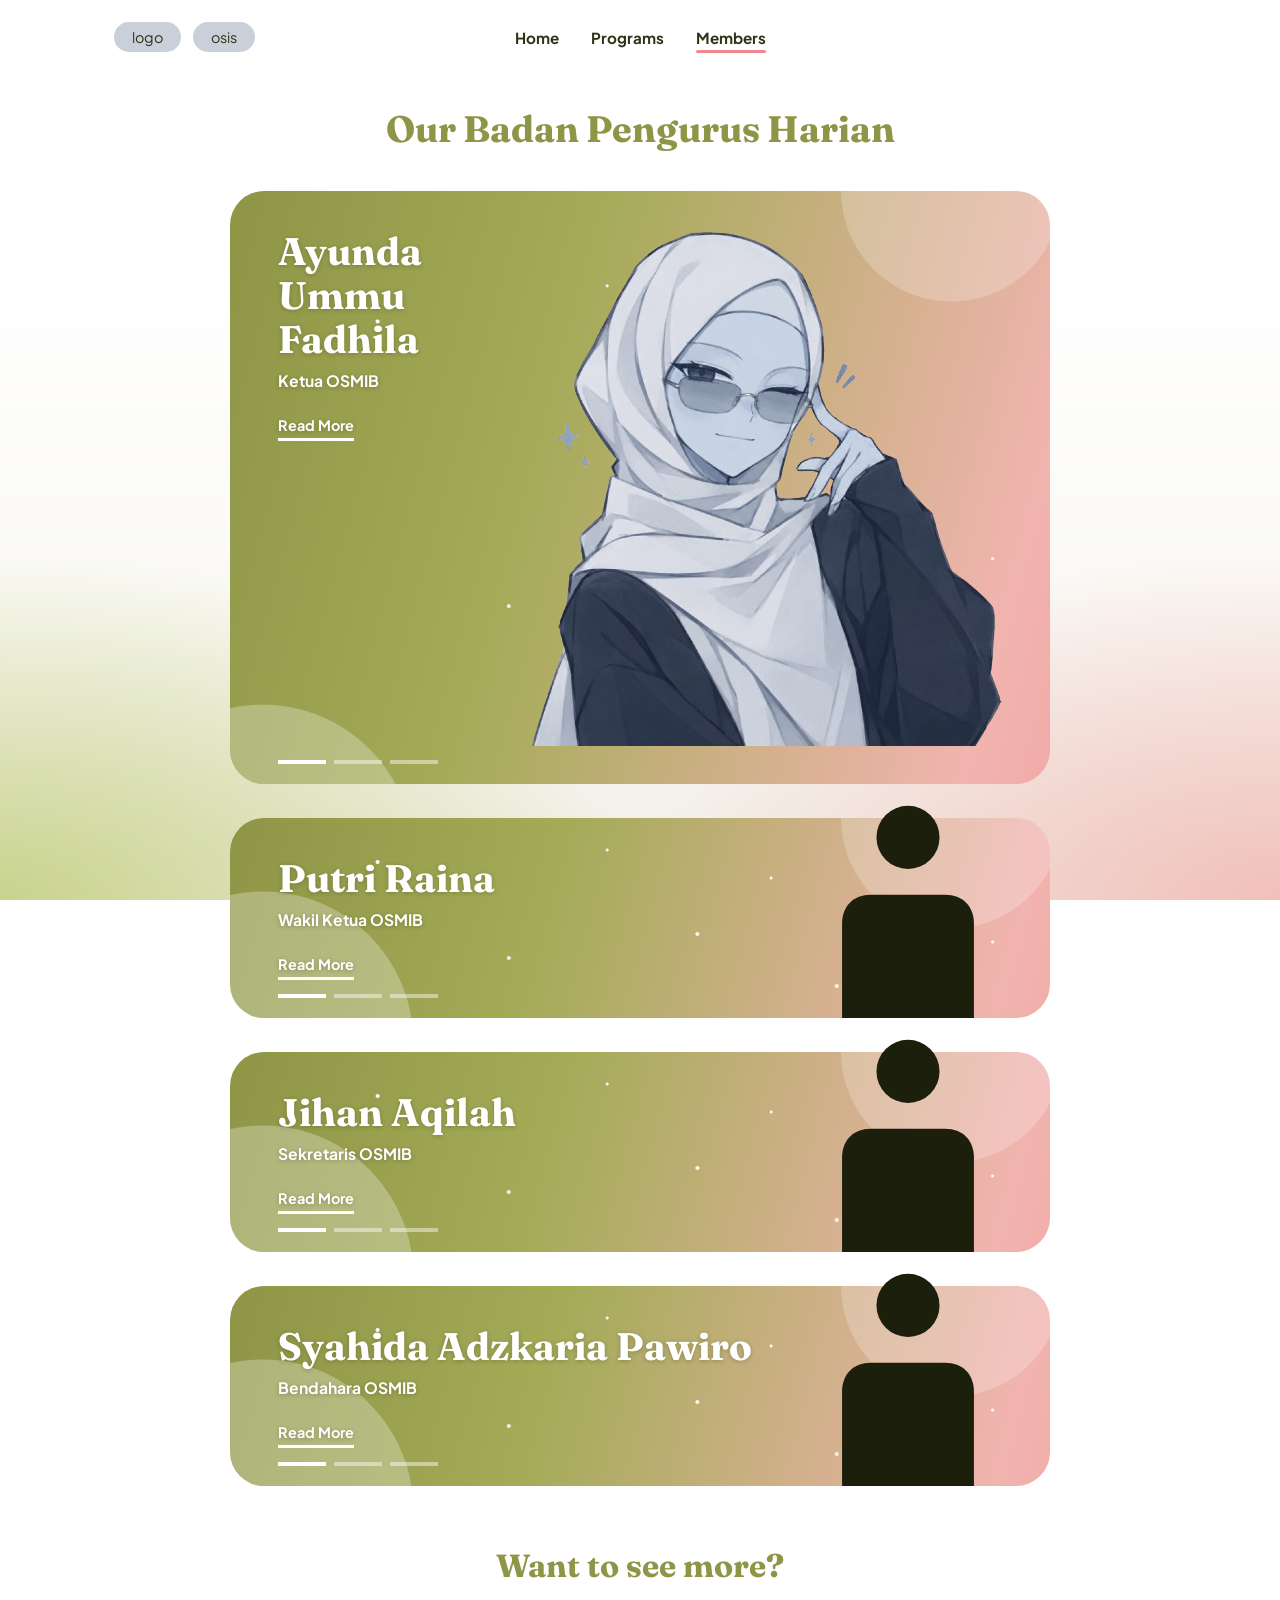
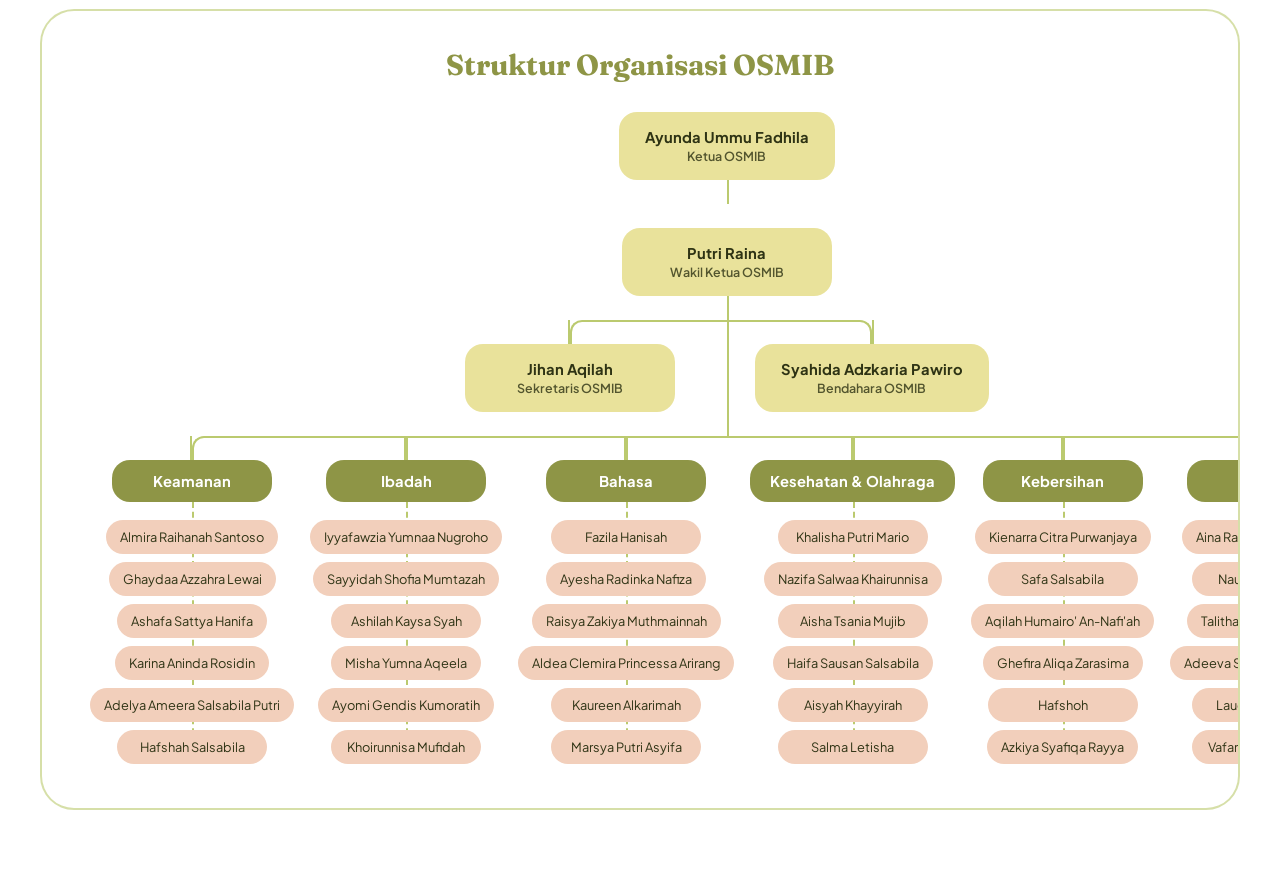
==== commit 837c1c96: "Replace SVG with image for member photo" ====
--- a/index.html
+++ b/index.html
@@ -39,7 +39,7 @@
           <span class="read-more">Read More</span>
         </div>
         <!-- Replace this SVG with <img src="foto.png" alt="Nama"> when you have the photo -->
-        <svg class="member-figure" viewBox="0 0 120 150" role="img" aria-label="Foto anggota">
+        <img src="examayun.png" alt="Foto Ayunda">
           <circle cx="60" cy="24" r="22"/>
           <path d="M14 150V84c0-12 8-20 20-20h52c12 0 20 8 20 20v66z"/>
         </svg>
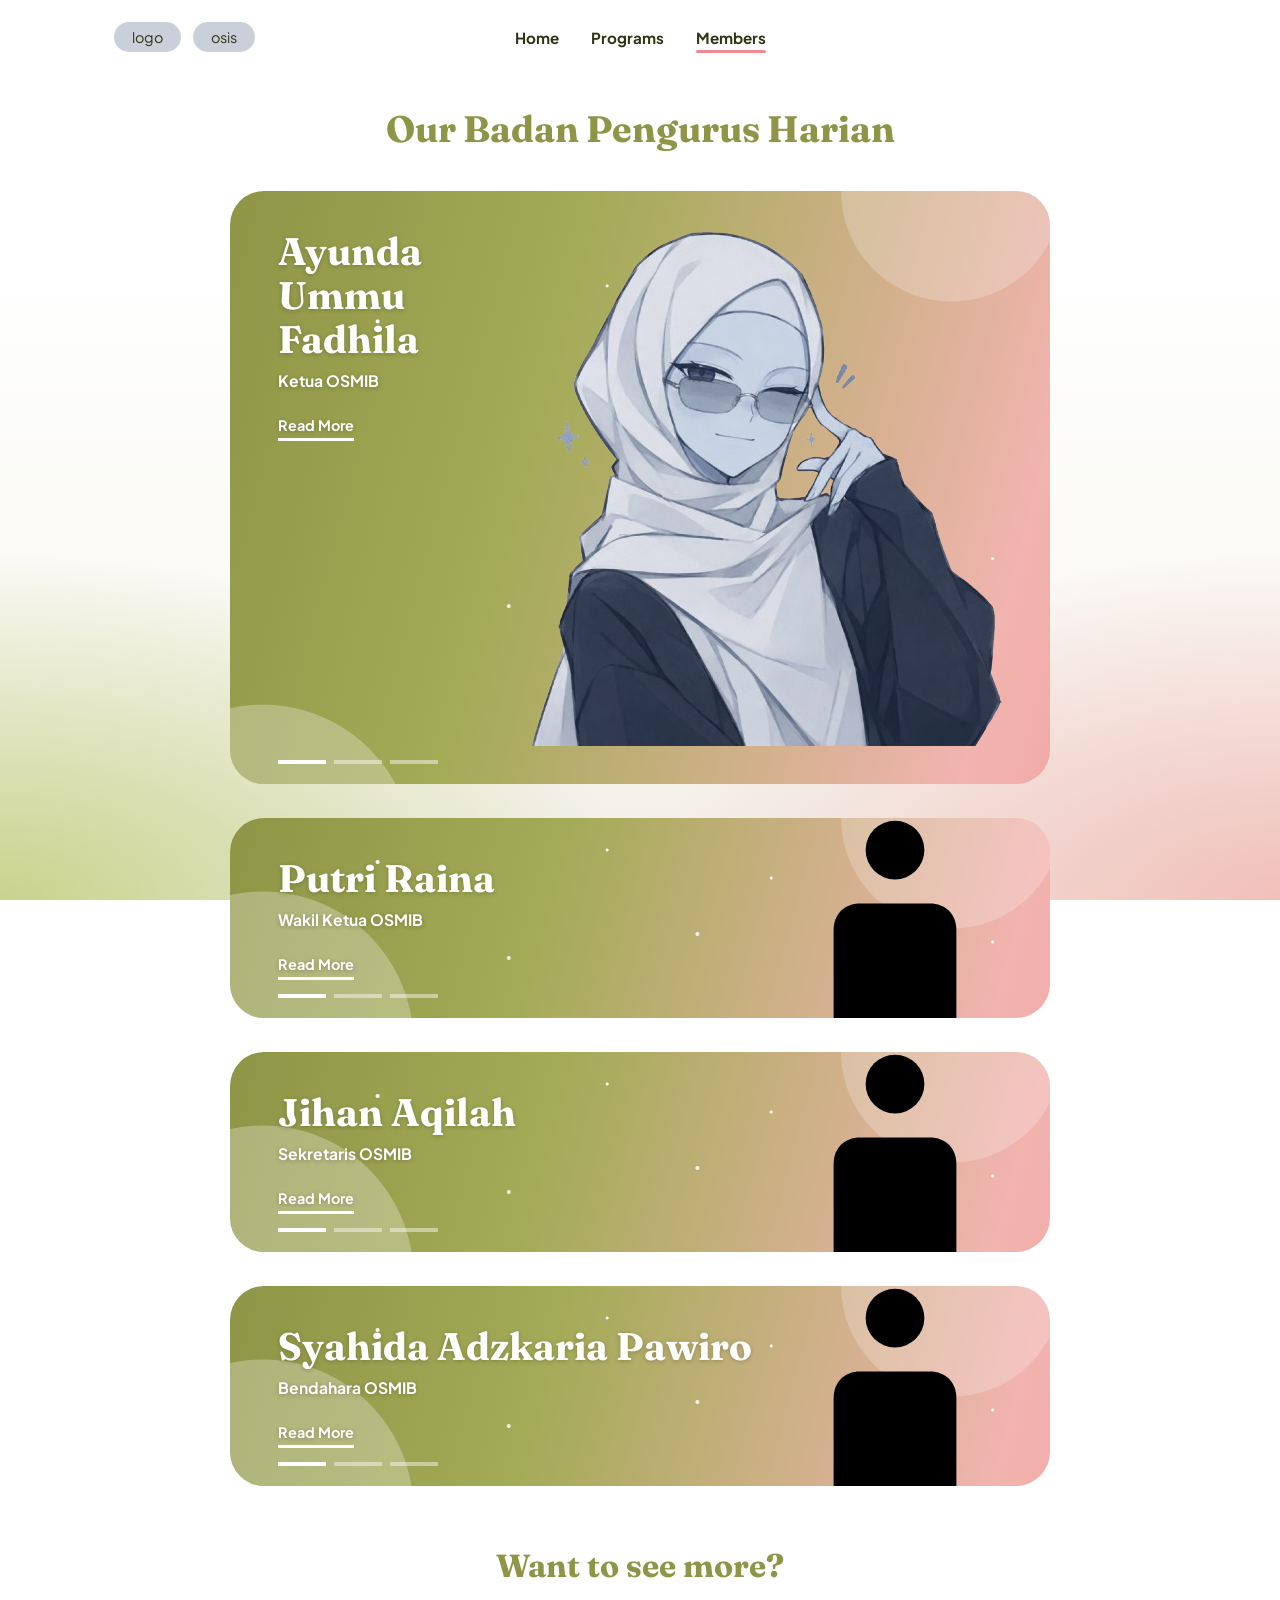
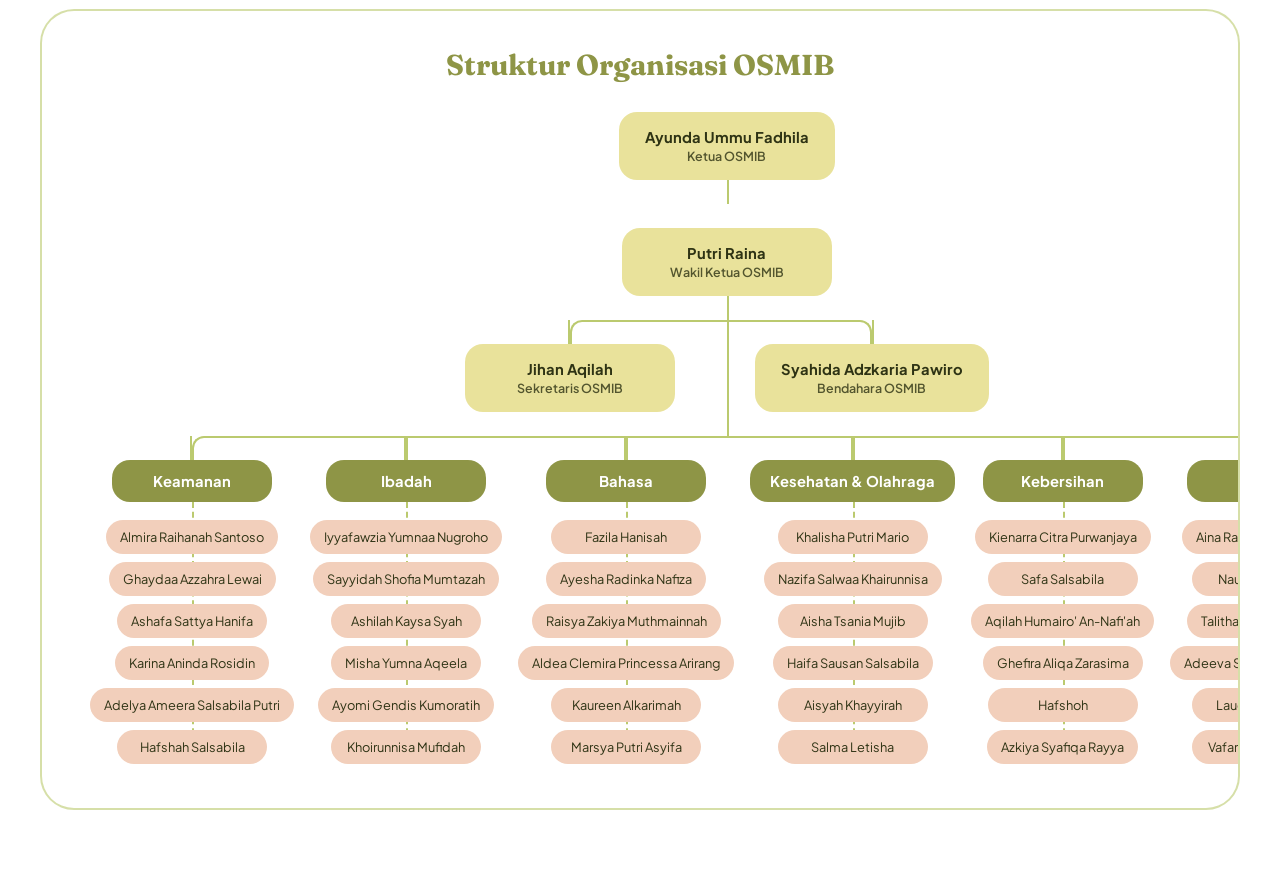
==== commit 59a2db24: "Remove unused SVG from member card Removed unused SVG elements from member card." ====
--- a/index.html
+++ b/index.html
@@ -39,10 +39,7 @@
           <span class="read-more">Read More</span>
         </div>
         <!-- Replace this SVG with <img src="foto.png" alt="Nama"> when you have the photo -->
-        <img src="examayun.png" alt="Foto Ayunda">
-          <circle cx="60" cy="24" r="22"/>
-          <path d="M14 150V84c0-12 8-20 20-20h52c12 0 20 8 20 20v66z"/>
-        </svg>
+        <img src="examayun.png" alt="Foto Ayunda" class="member figure">
       </a>
 
       <a class="member-card" href="rainapr.html">
--- a/members.css
+++ b/members.css
@@ -184,15 +184,15 @@
 
 /* the figure pops out above the card like in the mockup */
 .member-figure {
-  position: absolute;
-  z-index: 2;
-  right: 56px;
-  bottom: 0;
-  fill: #1b1f0c;
-  transition: transform .4s var(--ease), fill .3s var(--ease);
-  transform-origin: bottom center;
-}
-.member-card .member-figure { height: calc(100% + 26px); width: auto; max-height: 215px; }
+   width: 55%;
+   max-width: 280px;
+   height: 100%;
+   object-fit: contain;
+   object-position: bottom right;
+   position: absolute;
+   right: 15px;
+   bottom: 0;
+}
 
 /* ---- hover ---- */
 .member-card:hover,
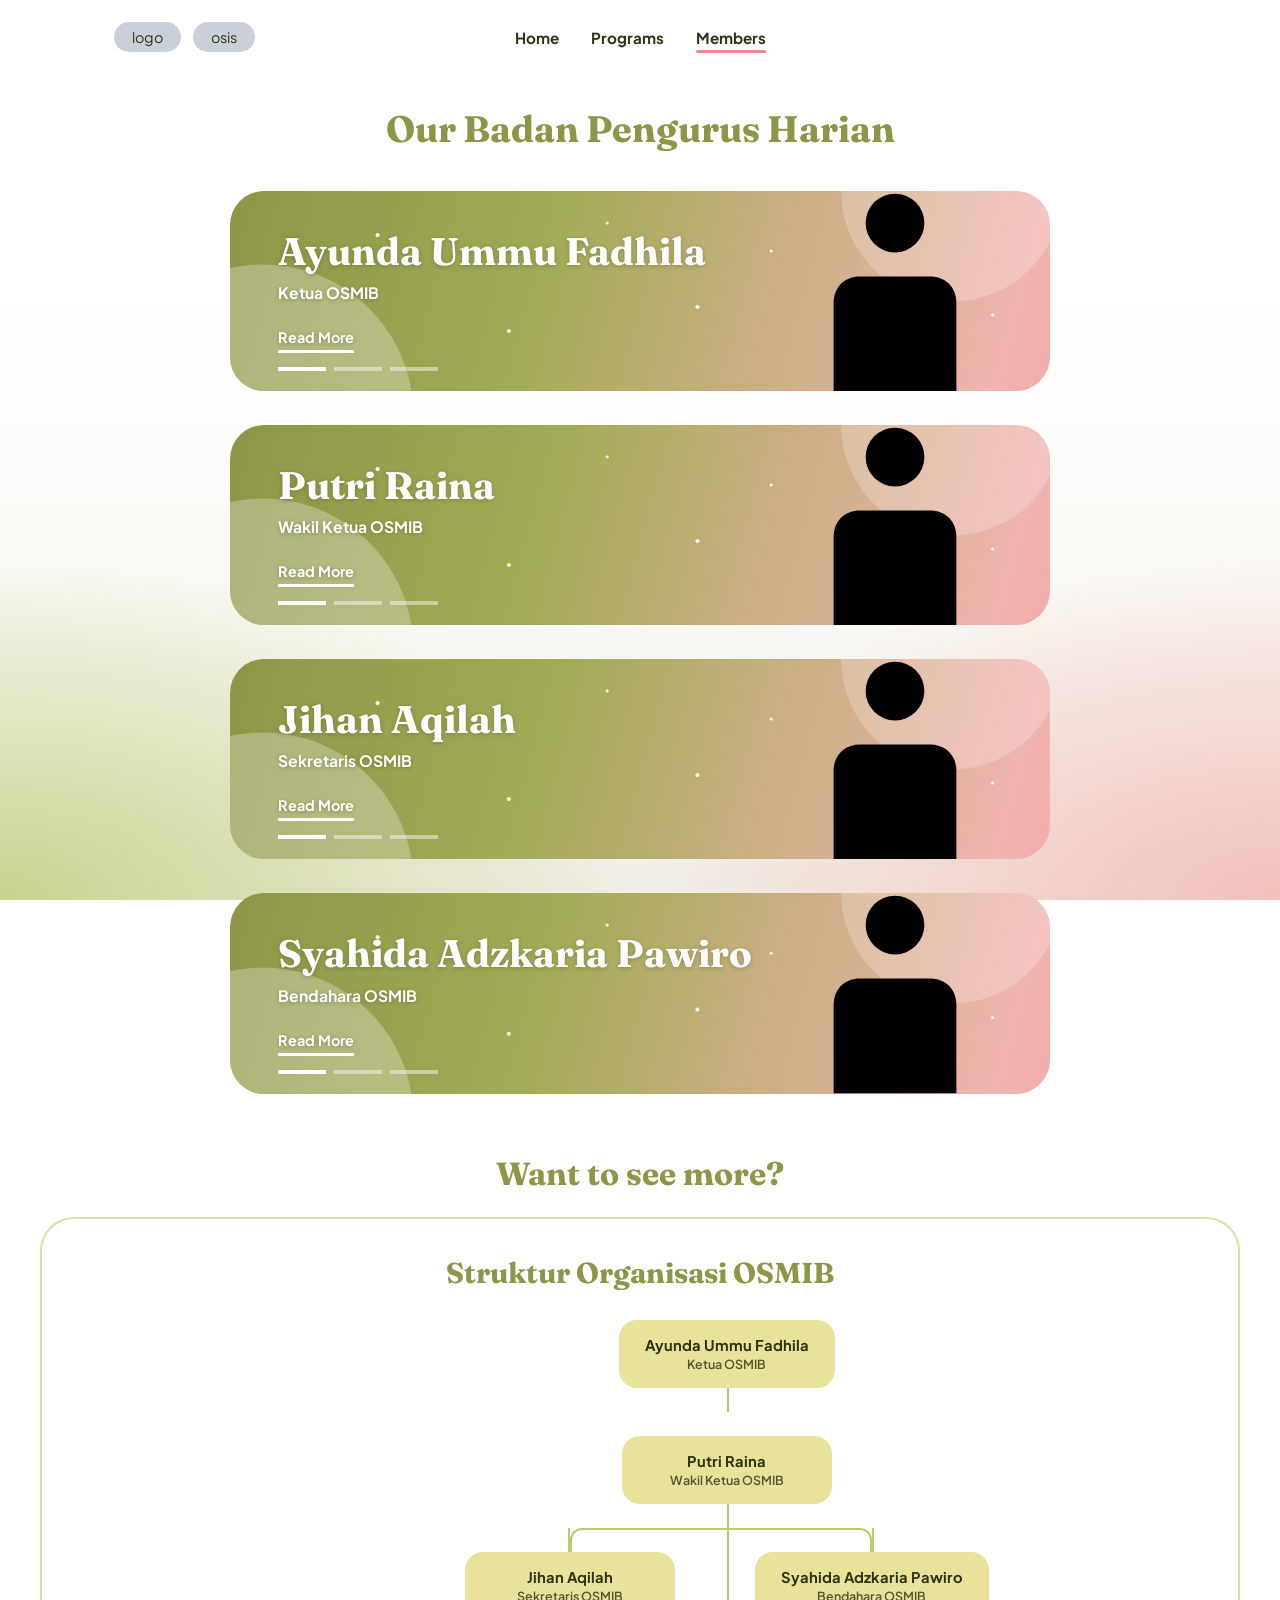
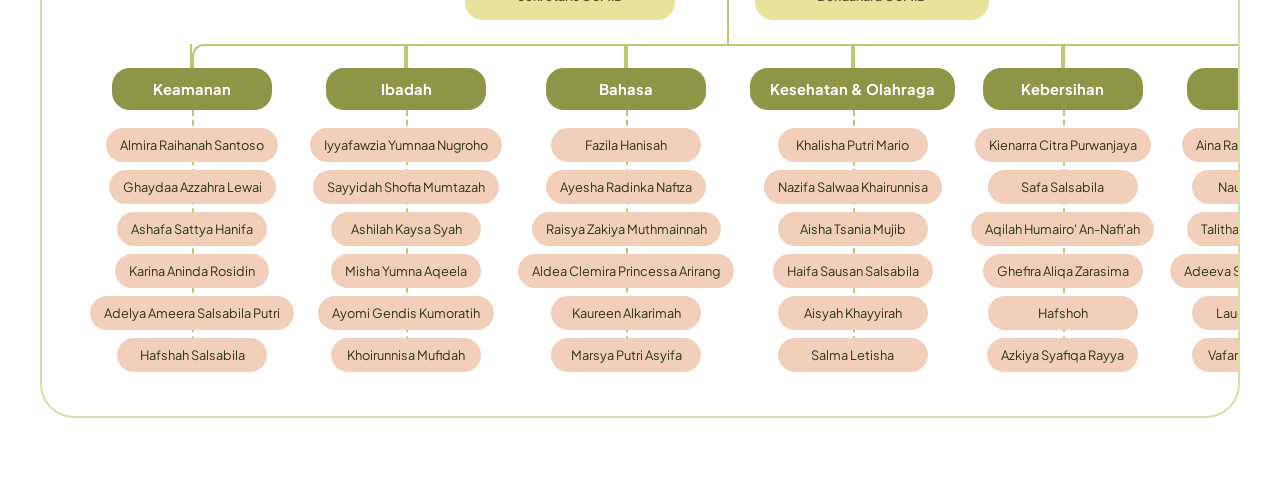
==== commit b1d6f634: "Replace image with SVG for member figure Replaced image tag with SVG representation for member figur" ====
--- a/index.html
+++ b/index.html
@@ -39,7 +39,10 @@
           <span class="read-more">Read More</span>
         </div>
         <!-- Replace this SVG with <img src="foto.png" alt="Nama"> when you have the photo -->
-        <img src="examayun.png" alt="Foto Ayunda" class="member figure">
+       <svg class="member-figure" viewBox="0 0 120 150" role="img" aria-label="Foto anggota">
+          <circle cx="60" cy="24" r="22"/>
+          <path d="M14 150V84c0-12 8-20 20-20h52c12 0 20 8 20 20v66z"/>
+        </svg>
       </a>
 
       <a class="member-card" href="rainapr.html">
